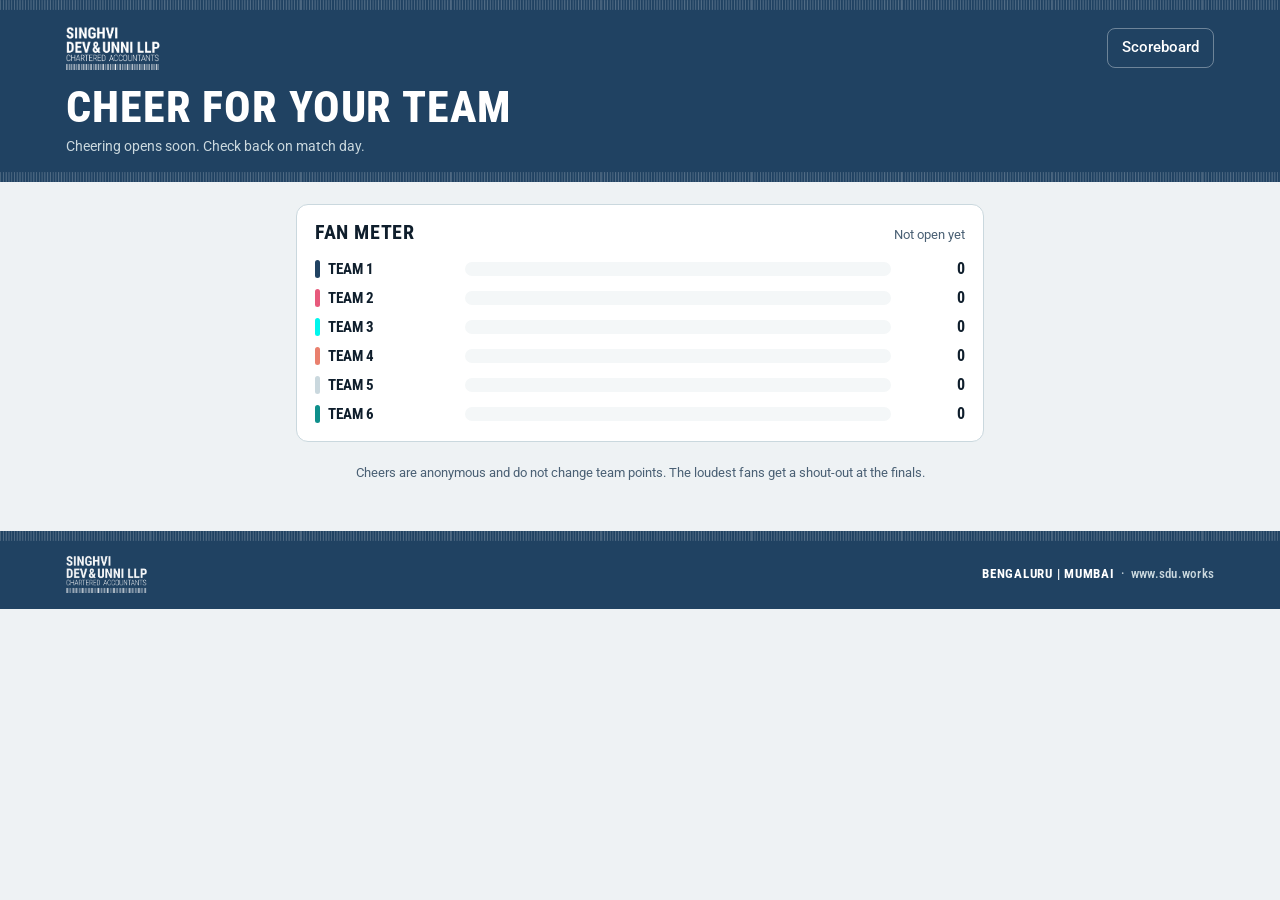
==== cheer.html @ ef86eb5e "Fan cheers: cheer page for the office and live cheer meters on the TV race Co-Authored-By: Claude Op" ====
<!doctype html>
<html lang="en">
<head>
<meta charset="utf-8">
<meta name="viewport" content="width=device-width,initial-scale=1,viewport-fit=cover">
<title>Cheer for your team | TT Tournament 2026 | SDU</title>
<meta name="description" content="Tap to cheer for your team in the SDU office table tennis tournament.">
<link rel="icon" type="image/png" href="assets/sdu-stripe.png">
<link rel="stylesheet" href="assets/styles.css">
<link rel="stylesheet" href="assets/cheer.css">
</head>
<body class="cheer-page">
<header class="band">
  <div class="sdubars" aria-hidden="true"></div>
  <div class="wrap topline">
    <img class="logo" src="assets/sdu-logo-white.png" alt="Singhvi Dev &amp; Unni LLP, Chartered Accountants" width="515" height="235">
    <a class="btn" href="./">Scoreboard</a>
  </div>
  <div class="wrap brand">
    <h1>Cheer for your team</h1>
    <p id="intro">Every tap pushes your captain's fan meter on the office TV.</p>
  </div>
  <div class="sdubars" aria-hidden="true"></div>
</header>

<main class="wrap cheer">
  <section class="card" id="pick" hidden>
    <div class="head"><h2>Who are you cheering for?</h2></div>
    <div class="picks" id="picks"></div>
  </section>

  <section class="card go" id="go" hidden>
    <div class="go-head"><span id="myTeam"></span><button type="button" class="linkbtn" id="change">Change team</button></div>
    <button type="button" class="cheer-btn" id="cheerBtn" aria-describedby="mineTxt">
      <img id="cheerImg" alt="">
      <span class="cb-label">Tap to cheer</span>
    </button>
    <p class="mine" id="mineTxt" aria-live="polite"><span>You: <b id="mine">0</b></span><span>Team total: <b id="teamTotal">0</b></span></p>
  </section>

  <section class="card">
    <div class="head"><h2>Fan meter</h2><span class="sub" id="meterSub">Live</span></div>
    <div class="meter" id="meter"></div>
  </section>

  <p class="note" id="note">Cheers are anonymous and do not change team points. The loudest fans get a shout-out at the finals.</p>
</main>

<footer class="sdufoot">
  <div class="sdubars" aria-hidden="true"></div>
  <div class="wrap">
    <img class="flogo" src="assets/sdu-logo-white.png" alt="Singhvi Dev &amp; Unni LLP" width="515" height="235">
    <span><b>BENGALURU | MUMBAI</b> &nbsp;·&nbsp; www.sdu.works</span>
  </div>
</footer>
<div class="fx" id="fx" aria-hidden="true"></div>
<script src="assets/cheerdb.js" defer></script>
<script src="assets/cheer.js" defer></script>
</body>
</html>
---- assets/styles.css ----
/* SDU TT Tournament site.
   Palette: Yale Blue #204262 (primary), Pale Sky #CAD8DE (rules, tints), Neon Ice #00F6ED (live, qualified),
   Salmon #E9806E (top-4 cut line), Blush Rose #E75A7C (eliminated). Fonts: Roboto and Roboto Condensed only. */
/* Fonts are self-hosted so the site also works where Google Fonts is blocked, and offline. */
@font-face{font-family:"Roboto";font-style:normal;font-weight:400;font-display:swap;src:url(fonts/roboto-latin-400-normal.woff2) format("woff2")}
@font-face{font-family:"Roboto";font-style:normal;font-weight:500;font-display:swap;src:url(fonts/roboto-latin-500-normal.woff2) format("woff2")}
@font-face{font-family:"Roboto";font-style:normal;font-weight:700;font-display:swap;src:url(fonts/roboto-latin-700-normal.woff2) format("woff2")}
@font-face{font-family:"Roboto Condensed";font-style:normal;font-weight:500;font-display:swap;src:url(fonts/roboto-condensed-latin-500-normal.woff2) format("woff2")}
@font-face{font-family:"Roboto Condensed";font-style:normal;font-weight:700;font-display:swap;src:url(fonts/roboto-condensed-latin-700-normal.woff2) format("woff2")}
@font-face{font-family:"Roboto Condensed";font-style:normal;font-weight:800;font-display:swap;src:url(fonts/roboto-condensed-latin-800-normal.woff2) format("woff2")}
:root{
  --navy:#204262; --neon:#00F6ED; --sky:#CAD8DE; --salmon:#E9806E; --rose:#E75A7C;
  --accent:#204262; --on-accent:#ffffff;
  --bg:#EEF2F4; --surface:#ffffff; --fg:#0F1E2C; --muted:#4A6074; --rule:#CAD8DE; --zebra:#F4F7F8;
  --sel-bg:#204262; --sel-fg:#ffffff; --tag-bg:#E5ECEF; --tag-fg:#204262;
  --good:#0B6E6A; --good-soft:rgba(0,246,237,.22); --bad:#B23A57; --bad-soft:rgba(231,90,124,.16);
  --t1:#204262; --t2:#E75A7C; --t3:#00F6ED; --t4:#E9806E; --t5:#CAD8DE; --t6:#0E8F8B;
  --f-display:"Roboto Condensed","Arial Narrow",Arial,sans-serif;
  --f-body:"Roboto",system-ui,-apple-system,"Segoe UI",sans-serif;
  color-scheme:light;
}
@media (prefers-color-scheme:dark){:root:not([data-theme="light"]){
  --accent:#00F6ED; --on-accent:#132A40;
  --bg:#132A40; --surface:#1A3651; --fg:#F2F5F7; --muted:#A9BFD1; --rule:#2C5070; --zebra:#20405F;
  --sel-bg:#CAD8DE; --sel-fg:#204262; --tag-bg:rgba(202,216,222,.14); --tag-fg:#CAD8DE;
  --good:#00F6ED; --good-soft:rgba(0,246,237,.14); --bad:#F08AA3; --bad-soft:rgba(231,90,124,.2); --t1:#5A86B3;
  color-scheme:dark}}
:root[data-theme="dark"]{
  --accent:#00F6ED; --on-accent:#132A40;
  --bg:#132A40; --surface:#1A3651; --fg:#F2F5F7; --muted:#A9BFD1; --rule:#2C5070; --zebra:#20405F;
  --sel-bg:#CAD8DE; --sel-fg:#204262; --tag-bg:rgba(202,216,222,.14); --tag-fg:#CAD8DE;
  --good:#00F6ED; --good-soft:rgba(0,246,237,.14); --bad:#F08AA3; --bad-soft:rgba(231,90,124,.2); --t1:#5A86B3;
  color-scheme:dark}

*{box-sizing:border-box}
html,body{margin:0}
body{background:var(--bg);color:var(--fg);font:15px/1.45 var(--f-body);font-variant-numeric:tabular-nums;padding-bottom:env(safe-area-inset-bottom,0px)}
img{max-width:100%}
[hidden]{display:none!important}
button{font:inherit;color:inherit;cursor:pointer}
a{color:inherit}
:focus-visible{outline:2px solid var(--accent);outline-offset:2px}
.vh{position:absolute;width:1px;height:1px;overflow:hidden;clip:rect(0 0 0 0)}
.wrap{max-width:1180px;margin:0 auto;padding-inline:16px}

/* Header band */
header.band{background:var(--navy);color:#fff;padding-top:env(safe-area-inset-top,0px)}
.sdubars{height:10px;background:#fff;opacity:.22;-webkit-mask:url(sdu-stripe.png) repeat-x left center/auto 100%;mask:url(sdu-stripe.png) repeat-x left center/auto 100%}
.topline{display:flex;align-items:center;justify-content:space-between;gap:16px;padding-block:16px 0}
.logo{height:44px;width:auto;display:block}
.brand{padding-block:14px 16px}
.brand h1{margin:6px 0 0;font:800 clamp(26px,4vw,38px)/1 var(--f-display);letter-spacing:.01em;text-transform:uppercase;text-wrap:balance}
.brand p{margin:6px 0 0;color:var(--sky);font-size:14px}
.live{display:inline-flex;align-items:center;gap:6px;font:700 12px var(--f-display);letter-spacing:.12em;text-transform:uppercase;background:rgba(255,255,255,.1);padding:4px 10px;border-radius:99px}
.live i{width:8px;height:8px;border-radius:50%;background:var(--neon);animation:pulse 2s infinite}
.live.off i{background:var(--sky);animation:none}
@keyframes pulse{0%{box-shadow:0 0 0 0 rgba(0,246,237,.7)}70%{box-shadow:0 0 0 8px rgba(0,246,237,0)}100%{box-shadow:0 0 0 0 rgba(0,246,237,0)}}
.btn{border:1px solid rgba(255,255,255,.35);background:transparent;color:#fff;padding:8px 14px;border-radius:8px;font-weight:500}
.btn:hover{background:rgba(255,255,255,.1)}
.progress{height:6px;background:rgba(255,255,255,.15);border-radius:3px;overflow:hidden;margin-top:10px;max-width:420px}
.progress b{display:block;height:100%;background:var(--neon);transition:width .6s ease}
.nav{display:flex;gap:4px;overflow-x:auto;scrollbar-width:none}
.nav a{padding:10px 14px 12px;text-decoration:none;font:700 14px var(--f-display);letter-spacing:.06em;text-transform:uppercase;color:var(--sky);border-bottom:3px solid transparent;white-space:nowrap}
.nav a:hover{color:#fff}
.nav a[aria-current="page"]{color:#fff;border-bottom-color:var(--neon)}

/* Layout */
main.wrap{display:grid;gap:22px;padding-block:22px 40px}
.view{display:grid;gap:22px}
.grid2{display:grid;gap:22px;grid-template-columns:minmax(0,1fr) minmax(0,1fr)}
.evgrid{display:grid;gap:0 28px;grid-template-columns:minmax(0,1.25fr) minmax(0,1fr);padding:0 18px 18px}
.side{display:grid;gap:22px;align-content:start}
@media (max-width:900px){.grid2,.evgrid{grid-template-columns:minmax(0,1fr)}}
.card{background:var(--surface);border:1px solid var(--rule);border-radius:12px;min-width:0}
.card .head{display:flex;flex-wrap:wrap;gap:8px 14px;align-items:baseline;justify-content:space-between;padding:16px 18px 10px}
.card h2,.intro h2{margin:0;font:700 20px/1.1 var(--f-display);text-transform:uppercase;letter-spacing:.03em}
.card .sub{color:var(--muted);font-size:13px}
.cardbody{padding:0 18px 16px}
.intro p{margin:6px 0 0;color:var(--muted);max-width:65ch}
.sec{margin:0 0 8px;font:700 13px var(--f-display);letter-spacing:.08em;text-transform:uppercase;color:var(--muted)}
.sec.pad{padding:0 18px}

/* Team chip, tabs, segmented control */
.tchip{display:inline-flex;align-items:center;gap:6px;font:700 12px var(--f-display);letter-spacing:.04em;text-transform:uppercase;color:var(--muted);white-space:nowrap}
.tchip i{width:10px;height:10px;border-radius:3px;background:var(--tc);box-shadow:inset 0 0 0 1px rgba(15,30,44,.18)}
.tabs{display:flex;gap:6px;overflow-x:auto;padding:0 18px 14px;scrollbar-width:thin}
.tab{border:1px solid var(--rule);background:transparent;padding:7px 12px;border-radius:99px;font:700 13px var(--f-display);letter-spacing:.03em;text-transform:uppercase;white-space:nowrap;color:var(--muted)}
.tab[aria-selected="true"]{background:var(--sel-bg);border-color:var(--sel-bg);color:var(--sel-fg)}
.seg{display:inline-flex;border:1px solid var(--rule);border-radius:99px;overflow:hidden}
.seg button{border:0;background:transparent;padding:5px 12px;font:700 12px var(--f-display);letter-spacing:.05em;text-transform:uppercase;color:var(--muted)}
.seg button[aria-pressed="true"]{background:var(--sel-bg);color:var(--sel-fg)}

/* Tables */
.tablewrap{overflow-x:auto}
table{border-collapse:collapse;width:100%}
th,td{padding:9px 8px;text-align:right;white-space:nowrap}
th{font:700 11px var(--f-display);letter-spacing:.08em;text-transform:uppercase;color:var(--muted);border-bottom:1px solid var(--rule)}
th.l,td.l{text-align:left;white-space:normal}
th.c,td.c{text-align:center}
tbody tr:nth-child(even){background:var(--zebra)}
tbody tr.cut td{border-bottom:2px solid var(--salmon)}
td.rk{font:800 17px var(--f-display);width:34px;text-align:center}
td .nm{font-weight:500}
td.big{font-weight:700}
.q{display:inline-grid;place-items:center;width:20px;height:20px;border-radius:5px;font:800 12px var(--f-display)}
.q.in{background:var(--good-soft);color:var(--good)}
.q.out{background:var(--bad-soft);color:var(--bad)}
.legend{display:flex;flex-wrap:wrap;gap:4px 14px;font-size:12px;color:var(--muted);padding:8px 2px 0}
.legend .q{width:16px;height:16px;font-size:10px;margin-right:4px}
.legend .cutkey{display:inline-block;width:16px;height:0;border-top:2px solid var(--salmon);vertical-align:middle;margin-right:6px}

/* Match lists */
.list{list-style:none;margin:0;padding:0}
.list li{display:grid;grid-template-columns:minmax(0,1fr) 62px minmax(0,1fr);gap:8px;align-items:center;padding:8px 0;border-top:1px solid var(--rule);font-size:14px}
.list li .r{text-align:right}
.list .sc{font-weight:500;text-align:center}
.list .sc.pend{color:var(--muted);font-size:12px;font-weight:400}
.list .won{font-weight:700}
.list .meta{grid-column:1/-1;font-size:12px;color:var(--muted);margin-bottom:-2px}
.list .tag{font:700 11px var(--f-display);letter-spacing:.06em;color:var(--tag-fg);background:var(--tag-bg);padding:1px 6px;border-radius:4px;margin-right:6px}
.empty{padding:16px 0;color:var(--muted)}

/* Knockout draw */
.draw{display:grid;gap:8px;grid-template-columns:repeat(auto-fit,minmax(240px,1fr));padding:4px 18px 18px}
.tie{border:1px solid var(--rule);border-radius:8px;padding:8px 12px;font-size:14px;display:grid;gap:4px}
.tie .lab{font:700 11px var(--f-display);letter-spacing:.08em;text-transform:uppercase;color:var(--muted)}
.tie .p{display:flex;justify-content:space-between;gap:8px;align-items:center}
.tie .p span:first-child{min-width:0}
.tie .seed{color:var(--muted);font-size:12px;margin-left:4px}
.tie .who{display:grid;gap:2px;min-width:0}
.tie .who .tchip{font-size:11px}
.tie .sets{flex-shrink:0}
.tie .sets{display:inline-flex;gap:4px}
.tie .sets span{min-width:22px;text-align:center;font-size:13px;color:var(--muted);background:var(--zebra);border-radius:4px;padding:1px 4px}
.tie .sets span.sw{color:var(--fg);font-weight:700}
.tie .p.won .nm{font-weight:700}
.tie .p.lost .nm{color:var(--muted)}
.tie .tbd{color:var(--muted);font-style:italic}
.tie.done{border-color:var(--sky)}

/* Teams */
.teamgrid{display:grid;gap:22px;grid-template-columns:repeat(auto-fill,minmax(330px,1fr))}
@media (max-width:420px){.teamgrid{grid-template-columns:minmax(0,1fr)}}
.tcard .thead{display:grid;grid-template-columns:minmax(0,1fr) auto;gap:12px;align-items:center;padding:16px 18px 12px;border-bottom:1px solid var(--rule)}
.tcard .sw{width:14px;height:40px;border-radius:4px;background:var(--tc);box-shadow:inset 0 0 0 1px rgba(15,30,44,.18)}
.tcard h3{margin:0;font:800 22px/1 var(--f-display);text-transform:uppercase;letter-spacing:.02em}
.tcard .cap{margin-top:4px;font-size:13px;color:var(--muted)}
.tcard .rank{text-align:right;font:800 26px/1 var(--f-display)}
.tcard .rank small{display:block;font:500 12px var(--f-body);color:var(--muted);margin-top:2px}
.tcard table td{padding:8px 6px}
.tcard .ev{font:700 12px var(--f-display);letter-spacing:.05em;color:var(--muted);width:44px;text-align:left}

/* Photos and availability */
.action h3{margin:16px 0 6px;font:700 18px var(--f-display);text-transform:uppercase;letter-spacing:.03em}
.action p{margin:0 0 14px;color:var(--muted);max-width:60ch}
.cta{display:inline-block;background:var(--accent);color:var(--on-accent);text-decoration:none;padding:10px 18px;border-radius:8px;font-weight:700;border:1px solid var(--accent)}
.cta.ghost{background:transparent;color:var(--fg);border-color:var(--rule)}
.cta:hover{filter:brightness(1.08)}
.soon{font-size:13px;color:var(--muted);background:var(--zebra);border-radius:8px;padding:10px 12px}
.fld{display:block;font:700 12px var(--f-display);letter-spacing:.08em;text-transform:uppercase;color:var(--muted);margin:4px 0 6px}
select{width:100%;max-width:420px;font:inherit;padding:10px 12px;border-radius:8px;border:1px solid var(--rule);background:var(--surface);color:var(--fg)}
.mine{margin-top:16px;display:grid;gap:18px}
.mine h4{margin:0 0 4px;font:700 14px var(--f-display);letter-spacing:.05em;text-transform:uppercase}
.mine h4 .sub{font:400 13px var(--f-body);color:var(--muted);text-transform:none;letter-spacing:0;margin-left:6px}
.coord{display:grid;gap:10px}
.coord .nm{font:700 18px var(--f-display)}
.coord .row{display:flex;flex-wrap:wrap;gap:8px;align-items:center}
.coord code{font:inherit;background:var(--zebra);padding:6px 10px;border-radius:6px;user-select:all}
.small{border:1px solid var(--rule);background:transparent;border-radius:6px;padding:6px 10px;font-size:13px;text-decoration:none}

/* Footer */
.sdufoot{background:var(--navy);color:#fff;margin-top:8px}
.sdufoot .wrap{display:flex;flex-wrap:wrap;gap:8px 20px;justify-content:space-between;align-items:center;padding-block:14px 16px;font:400 12.5px/1.4 var(--f-display);color:var(--sky);letter-spacing:.02em}
.sdufoot .flogo{height:38px;width:auto;display:block;opacity:.95}
.sdufoot b{color:#fff;font-weight:700;letter-spacing:.06em}

.toast{position:fixed;left:50%;bottom:calc(20px + env(safe-area-inset-bottom,0px));transform:translateX(-50%);background:var(--navy);color:#fff;padding:12px 18px;border-radius:10px;border-left:4px solid var(--neon);box-shadow:0 8px 30px rgba(0,0,0,.25);font-weight:500;max-width:calc(100% - 32px);z-index:5}

/* Team block: used wherever a team is the subject (standings, team cards, TV banner) */
.team{display:inline-flex;align-items:center;gap:10px;min-width:0;text-align:left}
.team .tsw{flex-shrink:0;width:6px;height:34px;border-radius:3px;background:var(--tc);box-shadow:inset 0 0 0 1px rgba(15,30,44,.18)}
.team .tw{display:grid;min-width:0}
.team .tname{font:800 18px/1.1 var(--f-display);letter-spacing:.02em;text-transform:uppercase;color:var(--fg)}
.team .tcap{font-size:13px;color:var(--muted);margin-top:2px}
.team .tbc{font-style:italic;opacity:.75}
.team.lg .tsw{width:8px;height:46px}
.team.lg .tname{font-size:24px}
.team.lg .tcap{font-size:14px}
.team.cel .tsw{height:40px}
.team.cel .tname{color:#fff;font-size:26px}
.team.cel .tcap{color:var(--sky);font-size:16px}
.tstats{padding:8px 18px 2px;font-size:13px;color:var(--muted)}
.tv .team .tname{font-size:24px}
.tv .team .tcap{font-size:16px}
.tv .team .tsw{height:42px}
.tv .team.lg .tname{font-size:24px}
.tv .tstats{font-size:15px;padding:6px 16px 0}
.tv .list li{font-size:20px;padding:11px 0;grid-template-columns:minmax(0,1fr) 96px minmax(0,1fr)}
.tv .list .meta{font-size:15px}
.tv .list .tag{font-size:13px}

/* Moments: fresh results, knockout winners, champion, TV result banner */
.hbtns{display:flex;gap:8px;align-items:center}
.ghostbtn{border-color:rgba(255,255,255,.2);color:var(--sky);font-size:13px;padding:6px 12px}
.ghostbtn[aria-pressed="true"]{color:#fff;border-color:var(--neon)}
@keyframes freshfade{0%{background:rgba(0,246,237,.28)}100%{background:transparent}}
.list li.fresh{animation:freshfade 6s ease-out 1;border-left:3px solid var(--neon);padding-left:8px}
.tie .tick{display:inline-grid;place-items:center;width:18px;height:18px;border-radius:50%;background:var(--neon);color:#0F1E2C;font-size:11px;font-weight:800;margin-right:6px;vertical-align:1px}
.tie.done .p.won{position:relative}
.tie.champ{position:relative;border-color:var(--salmon);box-shadow:0 0 0 1px var(--salmon) inset;overflow:hidden}
.tie .ribbon{white-space:nowrap;overflow:hidden;text-overflow:ellipsis;max-width:100%;font:800 12px var(--f-display);letter-spacing:.08em;text-transform:uppercase;color:#fff;background:linear-gradient(90deg,var(--salmon),var(--rose));padding:3px 8px;border-radius:4px;justify-self:start}
.tie.champ::after{content:"";position:absolute;inset:0;background:linear-gradient(110deg,transparent 35%,rgba(255,255,255,.35) 50%,transparent 65%);transform:translateX(-100%);animation:shimmer 3.5s ease-in-out infinite}
@keyframes shimmer{60%,100%{transform:translateX(100%)}}
main.enter{animation:slidein .5s ease-out}
@keyframes slidein{from{opacity:0;transform:translateY(10px)}to{opacity:1;transform:none}}
/* Winner moment: full screen, coloured by the WINNING team (--wc) */
.celebrate{position:fixed;inset:0;z-index:20;display:grid;place-items:center;background:#132A40;background:radial-gradient(ellipse at 50% 45%,color-mix(in srgb,var(--wc,#00F6ED) 28%,#132A40) 0%,#0E1D2C 70%);overflow:hidden}
.celebrate canvas{position:absolute;inset:0;width:100%;height:100%;pointer-events:none}
.cel-rays{position:absolute;inset:-50%;background:repeating-conic-gradient(from 0deg,color-mix(in srgb,var(--wc,#00F6ED) 22%,transparent) 0deg 8deg,transparent 8deg 24deg);animation:spin 40s linear infinite;opacity:.55;mask:radial-gradient(circle at center,#000 0 30%,transparent 62%);-webkit-mask:radial-gradient(circle at center,#000 0 30%,transparent 62%)}
@keyframes spin{to{transform:rotate(360deg)}}
.cel-card{position:relative;display:grid;justify-items:center;gap:12px;color:#fff;padding:40px 70px 44px;border-radius:22px;background:rgba(19,42,64,.72);border:2px solid var(--wc,#00F6ED);box-shadow:0 0 0 6px color-mix(in srgb,var(--wc,#00F6ED) 18%,transparent),0 30px 80px rgba(0,0,0,.45);text-align:center;max-width:min(92vw,1200px);animation:glow 2.6s ease-in-out infinite alternate}
@keyframes glow{to{box-shadow:0 0 0 14px color-mix(in srgb,var(--wc,#00F6ED) 8%,transparent),0 0 60px color-mix(in srgb,var(--wc,#00F6ED) 45%,transparent),0 30px 80px rgba(0,0,0,.45)}}
.cel-kick{font:800 20px var(--f-display);letter-spacing:.3em;text-transform:uppercase;color:#0F1E2C;background:var(--wc,#00F6ED);padding:6px 16px;border-radius:99px}
.cel-tag{font:700 22px var(--f-display);letter-spacing:.12em;text-transform:uppercase;color:var(--sky)}
.cel-trophy{width:96px;height:96px;fill:none;stroke:#E9806E;stroke-width:3;stroke-linecap:round;stroke-linejoin:round;stroke-dasharray:240;stroke-dashoffset:240;animation:draw 1.6s ease-out .2s forwards;filter:drop-shadow(0 0 12px rgba(233,128,110,.6))}
@keyframes draw{to{stroke-dashoffset:0}}
.cel-name{font:800 clamp(40px,6vw,92px)/1.02 var(--f-display);text-transform:uppercase;text-wrap:balance;letter-spacing:.01em}
.cel-name span{display:inline-block;opacity:0;transform:translateY(24px);animation:rise .55s cubic-bezier(.2,1.2,.4,1) forwards}
@keyframes rise{to{opacity:1;transform:none}}
.cel-score{position:relative;display:flex;align-items:baseline;gap:18px;font:800 96px/1 var(--f-display);color:#fff;font-variant-numeric:tabular-nums}
.cel-score b{display:inline-block;min-width:1.2ch;text-align:center}
.cel-score::after{content:"";position:absolute;left:50%;top:50%;width:120px;height:120px;margin:-60px 0 0 -60px;border-radius:50%;border:4px solid var(--wc,#00F6ED);opacity:0;pointer-events:none}
.celebrate.slammed .cel-score::after{animation:shock .9s ease-out}
@keyframes shock{0%{opacity:.9;transform:scale(.4)}100%{opacity:0;transform:scale(4.2)}}
.celebrate.slammed .cel-score b:first-child{animation:slam .7s cubic-bezier(.2,1.6,.4,1);text-shadow:0 0 28px var(--wc,#00F6ED)}
@keyframes slam{0%{transform:scale(2.2);filter:brightness(2)}60%{transform:scale(.92)}100%{transform:none}}
.celebrate.slammed .cel-card{animation:thump .45s ease-out,glow 2.6s ease-in-out .45s infinite alternate}
@keyframes thump{30%{transform:scale(1.03)}60%{transform:scale(.99)}100%{transform:none}}
.celebrate::before{content:"";position:absolute;inset:0;background:#fff;opacity:0;pointer-events:none;z-index:1}
.celebrate.slammed::before{animation:flash .5s ease-out}
@keyframes flash{0%{opacity:.35}100%{opacity:0}}
.cel-name{position:relative;overflow:hidden}
.celebrate.slammed .cel-name::after{content:"";position:absolute;inset:0;background:linear-gradient(105deg,transparent 35%,rgba(255,255,255,.55) 50%,transparent 65%);transform:translateX(-120%);animation:sweep 1.1s ease-out .15s}
@keyframes sweep{to{transform:translateX(120%)}}
.cel-sets{display:flex;gap:10px;justify-content:center;min-height:38px}
.cel-sets .set{font:700 24px var(--f-display);padding:4px 12px;border-radius:8px;background:rgba(255,255,255,.08);color:var(--sky);opacity:0;transform:translateY(14px) scale(.9);transition:opacity .35s,transform .45s cubic-bezier(.2,1.5,.4,1)}
.cel-sets .set.in{opacity:1;transform:none}
.cel-sets .set.w{color:#0F1E2C;background:var(--wc,#00F6ED)}
.celebrate .cel-vs,.celebrate .cel-team{opacity:0;transform:translateY(16px);transition:opacity .5s ease .35s,transform .6s cubic-bezier(.2,1.3,.4,1) .35s}
.celebrate.slammed .cel-vs,.celebrate.slammed .cel-team{opacity:1;transform:none}
.celebrate.slammed .cel-team{transition-delay:.7s}
.celebrate .cel-trophy{animation:none;stroke-dashoffset:240}
.celebrate.slammed .cel-trophy{animation:draw 1.6s ease-out .2s forwards}
.cel-score b:first-child{color:var(--wc,#00F6ED)}
.cel-score span{color:var(--sky);font-weight:400}
.cel-vs:empty{display:none}
.cel-vs{font:400 22px var(--f-body);color:var(--sky)}
.cel-team{margin-top:6px;padding:12px 22px;border-radius:14px;background:color-mix(in srgb,var(--wc,#00F6ED) 16%,transparent)}
.team.cel .tsw{width:10px;height:56px}
.team.cel .tname{color:#fff;font-size:34px}
.team.cel .tcap{color:#fff;font-size:22px;font-weight:500;opacity:.92}
.celebrate.big .cel-kick{background:#E9806E}
.celebrate.big .cel-card{border-color:#E9806E}
.celebrate.show .cel-card{animation:pop .7s cubic-bezier(.2,1.4,.4,1),glow 2.6s ease-in-out .7s infinite alternate}
.celebrate.slide{z-index:3}
/* Captain caricatures: winner's captain celebrates on the left, loser's captain sulks on the right */
.cel-art{position:absolute;bottom:0;height:88vh;margin:0;pointer-events:none;--ac:#00F6ED}
.cel-art[hidden]{display:none}
.cel-art.win{left:0;transform-origin:bottom left}
.cel-art.loss{right:0;transform-origin:bottom right}
.cel-art img{display:block;height:100%;width:auto;filter:brightness(.72) saturate(.85);transition:filter .6s ease,transform .7s cubic-bezier(.2,1.7,.4,1)}
.cel-art.win img{transform-origin:bottom left}
.cel-art.loss img{transform-origin:bottom right}
.cel-art figcaption{position:absolute;bottom:4vh;display:flex;align-items:center;gap:10px;white-space:nowrap;font:700 20px var(--f-display);letter-spacing:.04em;color:#fff;background:rgba(15,30,44,.82);padding:8px 16px 8px 12px;border-radius:10px;opacity:0;transform:translateY(12px);transition:opacity .5s ease .9s,transform .6s cubic-bezier(.2,1.3,.4,1) .9s}
.cel-art figcaption i{width:8px;height:26px;border-radius:3px;background:var(--ac)}
.cel-art.win figcaption{left:3vw}
.cel-art.loss figcaption{right:3vw}
.celebrate.show .cel-art.win{animation:artL .9s cubic-bezier(.2,1.15,.4,1) .15s both}
.celebrate.show .cel-art.loss{animation:artR .9s cubic-bezier(.2,1.15,.4,1) .3s both}
.celebrate.slammed .cel-art.win{animation:bob 2.2s ease-in-out .8s infinite alternate}
.celebrate.slammed .cel-art.win img{filter:brightness(1.06) saturate(1.12) drop-shadow(0 0 14px var(--ac)) drop-shadow(0 0 40px color-mix(in srgb,var(--ac) 55%,transparent));transform:scale(1.05)}
.celebrate.slammed .cel-art.loss img{filter:grayscale(.6) brightness(.55);transform:translateY(4%) rotate(-1.5deg);transition:filter 1.2s ease .35s,transform 1.4s cubic-bezier(.3,.1,.3,1) .35s}
.celebrate.slammed .cel-art figcaption{opacity:1;transform:none}
.celebrate.art .cel-card{max-width:max(46vw,calc(100vw - 98vh + 60px));padding:34px 44px 38px}
.celebrate.art .cel-name{font-size:clamp(34px,4.6vw,84px)}
@keyframes artL{from{opacity:0;transform:translateX(-55%)}to{opacity:1;transform:none}}
@keyframes artR{from{opacity:0;transform:translateX(55%)}to{opacity:1;transform:none}}
@keyframes bob{from{transform:translateY(0)}to{transform:translateY(-1.6%)}}
.tv .celebrate.slide{bottom:52px}
.tv .celebrate.slide .cel-art{height:calc(88vh - 52px)}
@media (max-height:820px){.cel-card{gap:8px;padding:22px 36px 26px}.celebrate.art .cel-card{padding:22px 36px 26px}.cel-score{font-size:76px}.cel-trophy{width:64px;height:64px}.celebrate.art .cel-name{font-size:clamp(30px,4.2vw,64px)}.team.cel .tname{font-size:28px}.team.cel .tcap{font-size:18px}.team.cel .tsw{height:46px}.cel-team{padding:8px 18px}.cel-art figcaption{bottom:2.5vh;font-size:17px}}
@media (max-width:900px),(orientation:portrait){.cel-art{display:none}.celebrate.art .cel-card{max-width:92vw}}
@keyframes pop{from{transform:scale(.8);opacity:0}to{transform:none;opacity:1}}}

/* Standings: leader and rank movement */
tr.lead td{background:linear-gradient(90deg,rgba(233,128,110,.16),transparent 70%)}
tr.lead td:first-child{box-shadow:inset 4px 0 0 var(--salmon)}
.leadtag{display:inline-block;margin-left:10px;vertical-align:middle;font:800 11px var(--f-display);letter-spacing:.1em;text-transform:uppercase;color:#fff;background:linear-gradient(90deg,var(--salmon),var(--rose));padding:2px 8px;border-radius:4px;position:relative;overflow:hidden}
.leadtag::after{content:"";position:absolute;inset:0;background:linear-gradient(110deg,transparent 30%,rgba(255,255,255,.55) 50%,transparent 70%);transform:translateX(-100%);animation:shimmer 3s ease-in-out infinite}
.mv{display:block;font:700 11px var(--f-body);letter-spacing:0;margin-top:2px}
.mv.up{color:var(--good);animation:nudge 1.4s ease-in-out 3}
.mv.down{color:var(--bad)}
@keyframes nudge{50%{transform:translateY(-3px)}}
/* Knockout: winning side glows in its team colour */
.tie.done .p.won{background:linear-gradient(90deg,color-mix(in srgb,var(--tc) 22%,transparent),transparent 80%);border-radius:6px;padding:4px 6px;margin:-4px -6px;animation:wonpulse 2.8s ease-in-out infinite alternate}
@keyframes wonpulse{to{background:linear-gradient(90deg,color-mix(in srgb,var(--tc) 34%,transparent),transparent 85%)}}

/* TV slideshow: each slide fits one 16:9 screen; a navy bar at the bottom shows the slide and a progress strip */
.tvbar{display:none}
.tv body{font-size:20px;cursor:none;padding-bottom:64px}
.tv .notv,.tv .sdufoot,.tv .ghostbtn{display:none!important}
.tv .wrap{max-width:1760px}
/* compact one-line header on the TV so slides keep the screen */
.tv .topline{padding-block:8px 0}
.tv .brand{padding-block:2px 10px;display:flex;flex-wrap:wrap;align-items:center;gap:6px 18px}
.tv .brand h1{font-size:38px;margin:0;order:-1}
.tv .brand p{margin:0;font-size:16px}
.tv .brand .progress{display:none}
.tv .logo{height:42px}
.tv main.wrap{padding-block:18px 18px;gap:18px}
.tv table{font-size:22px}
.tv td.rk{font-size:26px}
.tv .card h2{font-size:30px}
.tv .capt{font-size:15px}
.tv .tvbar{display:flex;position:fixed;left:0;right:0;bottom:0;z-index:4;align-items:center;gap:18px;padding:14px 32px calc(14px + env(safe-area-inset-bottom,0px));background:var(--navy);color:#fff;font:700 20px var(--f-display);letter-spacing:.08em;text-transform:uppercase}
.tvbar .dots{display:flex;gap:8px;margin-left:auto}
.tvbar .dots i{width:10px;height:10px;border-radius:50%;background:rgba(255,255,255,.3)}
.tvbar .dots i.on{background:var(--neon)}
.tvbar .tvhint{font:400 13px var(--f-body);letter-spacing:0;text-transform:none;color:var(--sky);opacity:.7}
.tvbar b{position:absolute;left:0;top:0;height:4px;width:0;background:var(--neon)}
@keyframes tvprog{from{width:0}to{width:100%}}
/* overview slide */
.tv[data-slide="overview"] #evCard{display:none}
/* event slide: group table left, knockout right */
.tv[data-slide="event"] #topGrid{display:none}
.tv[data-slide="event"] #evCard{display:grid;grid-template-columns:minmax(0,1fr) minmax(0,1fr);grid-template-rows:auto auto 1fr;column-gap:28px;align-content:start}
.tv[data-slide="event"] #evCard>.head{grid-column:1/-1}
.tv[data-slide="event"] #evCard>.evgrid{grid-column:1;grid-row:2/4;grid-template-columns:minmax(0,1fr);padding-right:0}
.tv[data-slide="event"] #brTitle{grid-column:2;grid-row:2;padding:0 18px 0 0;margin-top:0;align-self:start}
.tv[data-slide="event"] #bracket{grid-column:2;grid-row:3;padding:4px 18px 18px 0;align-content:start;grid-template-columns:repeat(2,minmax(0,1fr))}
.tv .tie{font-size:18px}
/* teams slides: three cards per slide, large enough to read across the room */
.tv[data-part="1"] .tcard.half2,.tv[data-part="2"] .tcard.half1{display:none}
.tv .teamgrid{grid-template-columns:repeat(3,minmax(0,1fr))!important}
/* still-to-play slide */
.todaygrid{display:grid;gap:8px 32px;grid-template-columns:repeat(auto-fit,minmax(380px,1fr));padding:0 18px 18px}
.tv .todaygrid .list li{font-size:22px}
/* old teams slide rules */
.tv #view-teams .intro p{display:none}
.tv .teamgrid{grid-template-columns:repeat(3,minmax(0,1fr));gap:16px}
.tv .tcard .thead{padding:12px 16px 10px}
.tv .tcard table{font-size:20px}
.tv .tcard table td{padding:8px 8px}
.tv .tcard table th{padding:5px 6px}
.tv .toast{font-size:26px;padding:18px 28px;bottom:84px}
.tv .leadtag{font-size:14px}
.tv .mv{font-size:14px}
/* Race for Best Team */
#raceCard{margin-bottom:18px}
.race{--lh:66px;--rh:88px;--rw:calc(var(--rh) * .84);--idw:200px;padding:6px 18px 14px}
.lane{display:grid;grid-template-columns:var(--idw) minmax(0,1fr);align-items:end;height:var(--lh)}
.lane-id{align-self:center;padding-right:12px;min-width:0}
.lpts{display:none}
.track{position:relative;height:100%;background:linear-gradient(90deg,color-mix(in srgb,var(--tc,var(--rule)) 16%,transparent),color-mix(in srgb,var(--tc,var(--rule)) 5%,transparent));border-bottom:2px dashed var(--rule);border-left:3px solid var(--fg)}
.lane:first-child .track{border-top:2px dashed var(--rule)}
.track::after{content:"";position:absolute;right:0;top:0;bottom:-2px;width:12px;background:repeating-conic-gradient(var(--fg) 0 25%,var(--surface) 0 50%) 0 0/12px 12px;opacity:.85}
.lane:first-child .track::before{content:"Finish";position:absolute;right:16px;top:3px;font:700 11px var(--f-display);letter-spacing:.14em;text-transform:uppercase;color:var(--muted)}
.runner{position:absolute;bottom:2px;left:calc((100% - var(--rw) - 14px) * var(--p, 0));width:var(--rw);height:var(--rh);transition:left 2.2s cubic-bezier(.25,.9,.3,1);z-index:1}
.runner img{display:block;width:100%;height:100%;object-fit:contain;object-position:bottom;animation:stride .38s ease-in-out infinite alternate;filter:drop-shadow(0 3px 4px rgba(0,0,0,.25))}
.lane.lead .runner img{filter:drop-shadow(0 0 10px var(--tc)) drop-shadow(0 3px 4px rgba(0,0,0,.25))}
.rdot{display:grid;place-items:center;position:absolute;bottom:6px;left:20%;width:34px;height:34px;border-radius:50%;background:var(--tc);color:#0F1E2C;font:800 16px var(--f-display);font-style:normal}
.rtag{position:absolute;left:100%;bottom:calc(var(--lh) * .32);white-space:nowrap;font:500 13px var(--f-display);color:var(--muted);padding:2px 8px;border-radius:99px;background:var(--surface);border:1px solid var(--rule)}
.rtag b{font-size:16px;color:var(--fg)}
.runner.back .rtag{left:auto;right:100%}
.lane.lead .rtag{background:var(--tc);border-color:var(--tc);color:#0F1E2C}
.lane.lead .rtag b{color:#0F1E2C}
.lane.scale{height:22px;align-items:start}
.lane.scale .track{background:none;border:0}
.lane.scale .track::after,.lane.scale .track::before{display:none}
#raceScale span{position:absolute;top:3px;left:calc((100% - var(--rw) - 14px) * var(--p) + var(--rw) * .5);transform:translateX(-50%);font:500 12px var(--f-display);color:var(--muted)}
@keyframes stride{from{transform:translateY(0) rotate(0)}to{transform:translateY(-4%) rotate(-1.5deg)}}
@media (max-width:700px){.race{--lh:54px;--rh:68px;--idw:84px;padding:4px 10px 10px}.lane-id .tcap{display:none}.lane-id .tname{font-size:13px}.rtag{display:none}.lane-id{display:flex;flex-direction:column;justify-content:center;align-self:stretch;gap:1px}.lane-id .tsw{height:20px}.lpts{display:block;margin-left:12px;line-height:1.1;font:500 12px var(--f-display);color:var(--muted)}.lpts b{font-size:14px;color:var(--fg)}.lane.lead .lpts b{color:var(--good)}.lane:first-child .track::before{display:none}.race.cheers-on{--lh:54px}.race.cheers-on .lfans{display:none}}
.tv #raceCard{display:none}
.tv[data-slide="race"] #raceCard{display:block;margin:0}
.tv[data-slide="race"] #topGrid,.tv[data-slide="race"] #evCard{display:none}
.tv[data-slide="race"] .race{--lh:122px;--rh:158px;--idw:300px;padding:10px 28px 18px}
.tv[data-slide="race"] #raceCard .head h2{font-size:30px}
.tv[data-slide="race"] #raceCard .sub{font-size:18px}
.tv[data-slide="race"] .lane-id .tname{font-size:26px}
.tv[data-slide="race"] .lane-id .tcap{font-size:17px}
.tv[data-slide="race"] .lane-id .tsw{height:46px;width:8px}
.tv[data-slide="race"] .rtag{font-size:18px;padding:3px 12px}
.tv[data-slide="race"] .rtag b{font-size:24px}
.tv[data-slide="race"] .lane:first-child .track::before{font-size:15px}
.tv[data-slide="race"] #raceScale span{font-size:16px}
.tv[data-slide="race"] .lane.scale{height:28px}
/* Fan cheers on the race */
.rhead{display:grid;gap:4px}
.cheerlink{align-self:center;text-decoration:none;font:700 14px var(--f-display);letter-spacing:.06em;text-transform:uppercase;padding:9px 16px;border-radius:99px;background:var(--accent);color:var(--on-accent)}
.cheerqr{align-items:center;gap:14px;max-width:360px}
.cheerqr #qrSvg{flex:none;background:#fff;border-radius:10px;padding:4px;line-height:0}
.cheerqr #qrSvg svg{width:100%;height:auto}
.cheerqr span{font-size:15px;color:var(--muted);line-height:1.3}
.cheerqr b{display:block;font:800 22px var(--f-display);text-transform:uppercase;color:var(--fg);letter-spacing:.03em}
.cheerqr{display:none}
.tv[data-slide="race"] .cheerqr:not([hidden]){display:flex}
.tv[data-slide="race"] #raceCard .head{align-items:center}
.tv[data-slide="race"] .cheerqr #qrSvg{width:128px}
.lfans{display:none}
.race.cheers-on{--lh:84px}
.tv[data-slide="race"] .race.cheers-on{--lh:118px}
.race.cheers-on .lfans{display:grid;grid-template-columns:minmax(0,1fr);gap:2px;margin:4px 0 0 18px;max-width:190px}
.lfans i{display:block;height:6px;border-radius:99px;background:var(--zebra);overflow:hidden}
.lfans b{display:block;height:100%;width:0;border-radius:99px;background:var(--tc);transition:width .8s ease}
.lfans em{font:500 12px var(--f-display);font-style:normal;color:var(--muted);white-space:nowrap}
.lane.loud .lfans em{color:var(--fg);font-weight:700}
.tv[data-slide="race"] .race.cheers-on .lfans{max-width:240px}
.tv[data-slide="race"] .lfans i{height:8px}
.tv[data-slide="race"] .lfans em{font-size:16px}
.cbit{position:absolute;z-index:2;font-size:28px;pointer-events:none;transform:translate(-50%,-50%);animation:cbit 1.25s ease-out forwards}
.tv[data-slide="race"] .cbit{font-size:40px}
@keyframes cbit{0%{opacity:0;transform:translate(-50%,-50%) scale(.6)}15%{opacity:1}100%{opacity:0;transform:translate(calc(-50% + var(--dx)),calc(-50% + var(--dy))) scale(1.25)}}
.runner.cheered img{animation:stride .38s ease-in-out infinite alternate,cheered .5s ease-out}
@keyframes cheered{40%{filter:drop-shadow(0 0 16px var(--tc)) brightness(1.15)}}
@media (max-width:700px){.race.cheers-on{--lh:54px}.race.cheers-on .lfans{display:none}.cheerlink{font-size:12px;padding:8px 12px}}
@media (prefers-reduced-motion:reduce){.live i{animation:none}.progress b{transition:none}.tvbar b{display:none}.tie.champ::after,main.enter,.celebrate.show .cel-card,.list li.fresh,.cel-rays,.cel-card,.leadtag::after,.mv.up,.tie.done .p.won{animation:none}.cel-name span{opacity:1;transform:none;animation:none}.cel-trophy{stroke-dashoffset:0;animation:none}.celebrate .cel-vs,.celebrate .cel-team,.cel-sets .set{opacity:1;transform:none;transition:none}.celebrate.slammed::before,.celebrate.slammed .cel-score::after{animation:none}.celebrate.show .cel-art,.celebrate.slammed .cel-art{animation:none}.cel-art img,.cel-art figcaption{transition:none}.celebrate.slammed .cel-art img{transform:none}.runner{transition:none}.runner img{animation:none}}
---- assets/cheer.css ----
/* Cheer page (cheer.html). Builds on styles.css tokens. */
.cheer-page .brand h1{margin:0;font:800 clamp(28px,6vw,44px)/1.05 var(--f-display);text-transform:uppercase;letter-spacing:.02em}
.cheer-page .brand p{margin:6px 0 0;color:var(--sky)}
.cheer-page .topline .btn{text-decoration:none}
main.cheer{max-width:720px}
.picks{display:grid;grid-template-columns:repeat(auto-fill,minmax(150px,1fr));gap:12px;padding:4px 16px 18px}
.pickbtn{display:grid;justify-items:center;gap:2px;padding:12px 10px 14px;border:1px solid var(--rule);border-radius:12px;background:linear-gradient(180deg,color-mix(in srgb,var(--tc) 18%,var(--surface)),var(--surface));color:var(--fg);border-top:5px solid var(--tc)}
.pickbtn:hover,.pickbtn:focus-visible{outline:2px solid var(--tc);outline-offset:2px}
.pickbtn img{height:110px;width:auto;margin-bottom:4px}
.pk-name{font:800 20px var(--f-display);text-transform:uppercase}
.pk-cap{font-size:13px;color:var(--muted)}
.go{--tc:var(--accent);padding:16px 16px 18px;display:grid;gap:14px;border-top:6px solid var(--tc)}
.go-head{display:flex;flex-wrap:wrap;align-items:center;justify-content:space-between;gap:8px;font-size:15px}
.go-head .tsw{display:inline-block;width:6px;height:18px;border-radius:3px;background:var(--tc);margin-right:8px;vertical-align:-3px}
.go-head b{font:800 18px var(--f-display);text-transform:uppercase}
.linkbtn{border:0;background:none;color:var(--accent);text-decoration:underline;text-underline-offset:3px;padding:4px}
.cheer-btn{position:relative;display:grid;justify-items:center;align-content:end;gap:8px;width:100%;min-height:min(56vh,420px);padding:18px 12px 20px;border:0;border-radius:18px;background:radial-gradient(circle at 50% 40%,color-mix(in srgb,var(--tc) 55%,#132A40) 0%,#132A40 75%);color:#fff;touch-action:manipulation;user-select:none;-webkit-user-select:none;-webkit-tap-highlight-color:transparent;box-shadow:0 10px 30px rgba(15,30,44,.25)}
.cheer-btn img{position:absolute;inset:14px 14px 70px;width:calc(100% - 28px);height:calc(100% - 84px);object-fit:contain;filter:drop-shadow(0 0 14px color-mix(in srgb,var(--tc) 70%,transparent));pointer-events:none}
.cb-label{position:relative;font:800 clamp(26px,7vw,40px) var(--f-display);letter-spacing:.08em;text-transform:uppercase;background:var(--tc);color:#0F1E2C;padding:8px 22px;border-radius:99px}
.cheer-btn.hit{animation:hit .18s ease-out}
.cheer-btn.hit img{animation:hitimg .25s ease-out}
@keyframes hit{50%{transform:scale(.97)}}
@keyframes hitimg{40%{transform:translateY(-3%) scale(1.04)}}
.mine{display:flex;justify-content:space-between;gap:12px;margin:0;font-size:15px;color:var(--muted)}
.mine b{font:800 22px var(--f-display);color:var(--fg)}
.meter{display:grid;gap:10px;padding:4px 18px 18px}
.mrow{display:grid;grid-template-columns:minmax(90px,140px) minmax(0,1fr) 64px;align-items:center;gap:10px}
.mname{display:flex;align-items:center;gap:8px;font:700 15px var(--f-display);text-transform:uppercase;white-space:nowrap}
.mname .tsw{width:5px;height:18px;border-radius:3px;background:var(--tc)}
.mbar{height:14px;border-radius:99px;background:var(--zebra);overflow:hidden}
.mbar b{display:block;height:100%;border-radius:99px;background:var(--tc);transition:width .6s ease}
.mnum{text-align:right;font:700 16px var(--f-display);font-variant-numeric:tabular-nums}
.mrow.me .mname{color:var(--accent)}
.loud{font:700 10px var(--f-display);font-style:normal;letter-spacing:.1em;padding:2px 6px;border-radius:99px;background:var(--tc);color:#0F1E2C}
.note{margin:0;text-align:center;color:var(--muted);font-size:13px}
.fx{position:fixed;inset:0;pointer-events:none;z-index:30;overflow:hidden}
.fx span{position:absolute;font-size:26px;transform:translate(-50%,-50%);animation:fly .9s ease-out forwards}
@keyframes fly{to{transform:translate(calc(-50% + var(--dx)),calc(-50% + var(--dy))) rotate(var(--r)) scale(1.3);opacity:0}}
@media (prefers-reduced-motion:reduce){.cheer-btn.hit,.cheer-btn.hit img{animation:none}.mbar b{transition:none}}
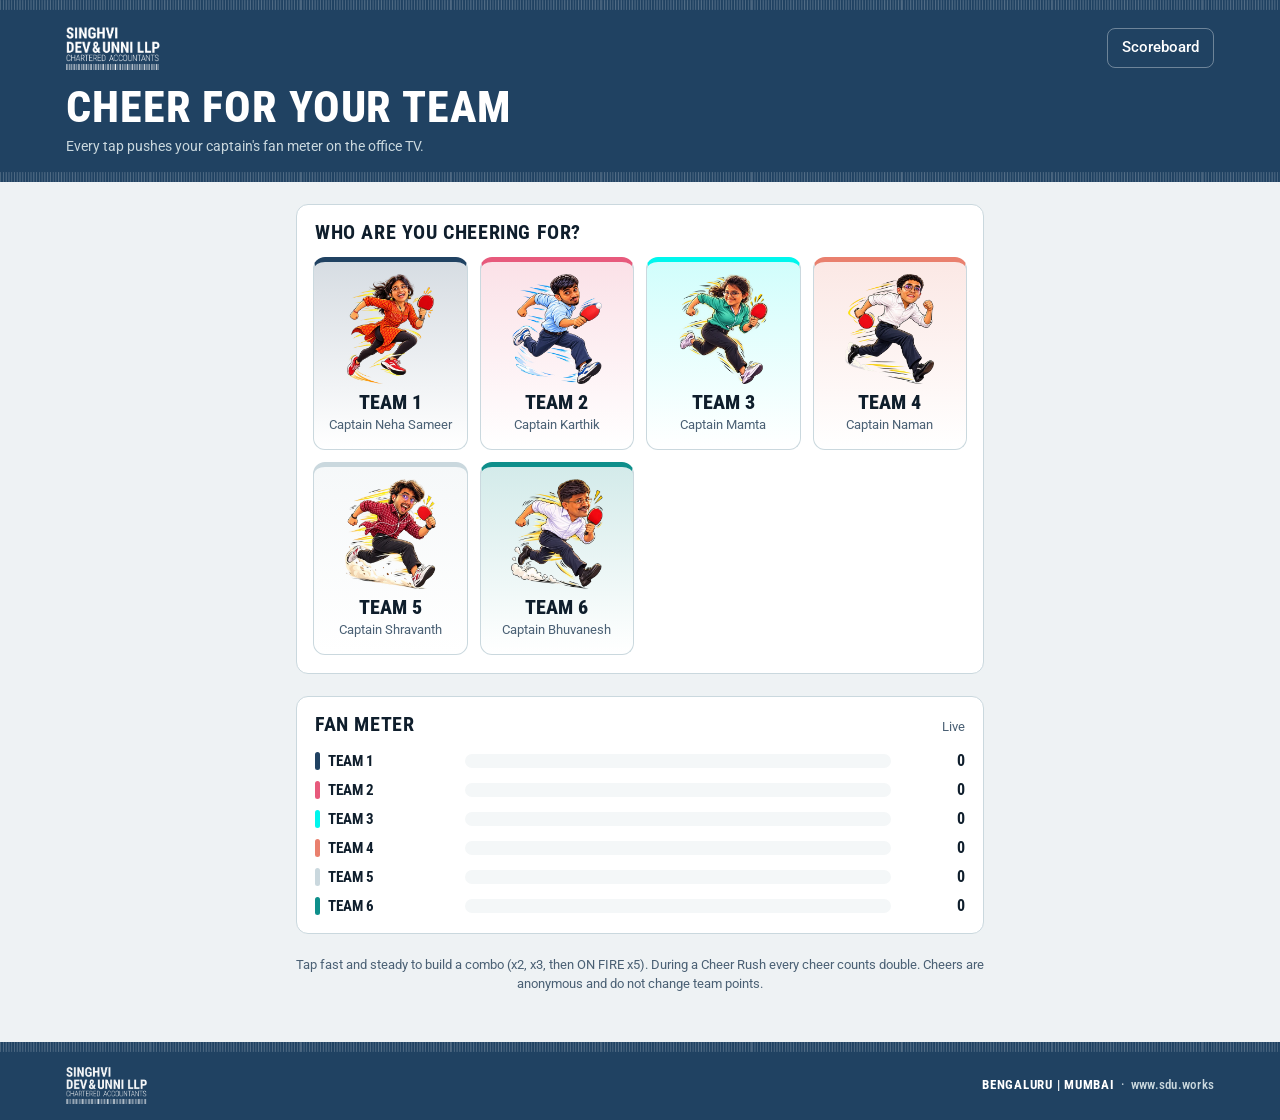
==== commit 561f8d09: "Cheer game: combos, fan levels, Cheer Rush and milestone/overtake alerts on the TV Co-Authored-By: C" ====
--- a/cheer.html
+++ b/cheer.html
@@ -24,6 +24,7 @@
 </header>
 
 <main class="wrap cheer">
+  <div class="rush" id="rush" role="status" hidden></div>
   <section class="card" id="pick" hidden>
     <div class="head"><h2>Who are you cheering for?</h2></div>
     <div class="picks" id="picks"></div>
@@ -31,8 +32,10 @@
 
   <section class="card go" id="go" hidden>
     <div class="go-head"><span id="myTeam"></span><button type="button" class="linkbtn" id="change">Change team</button></div>
+    <div class="lvl" id="lvl"><span class="lvl-name" id="lvlName">New fan</span><span class="lvl-bar"><b id="lvlBar"></b></span><span class="lvl-next" id="lvlNext"></span></div>
     <button type="button" class="cheer-btn" id="cheerBtn" aria-describedby="mineTxt">
       <img id="cheerImg" alt="">
+      <span class="combo" id="combo"><b id="comboTxt">Tap fast for a combo</b><i><em id="comboBar"></em></i></span>
       <span class="cb-label">Tap to cheer</span>
     </button>
     <p class="mine" id="mineTxt" aria-live="polite"><span>You: <b id="mine">0</b></span><span>Team total: <b id="teamTotal">0</b></span></p>
@@ -43,7 +46,7 @@
     <div class="meter" id="meter"></div>
   </section>
 
-  <p class="note" id="note">Cheers are anonymous and do not change team points. The loudest fans get a shout-out at the finals.</p>
+  <p class="note" id="note">Tap fast and steady to build a combo (x2, x3, then ON FIRE x5). During a Cheer Rush every cheer counts double. Cheers are anonymous and do not change team points.</p>
 </main>
 
 <footer class="sdufoot">
@@ -54,6 +57,7 @@
   </div>
 </footer>
 <div class="fx" id="fx" aria-hidden="true"></div>
+<div class="levelup" id="levelUp" role="status" hidden><span>Level up</span><b id="levelUpName"></b><em id="levelUpNext"></em></div>
 <script src="assets/cheerdb.js" defer></script>
 <script src="assets/cheer.js" defer></script>
 </body>
--- a/assets/styles.css
+++ b/assets/styles.css
@@ -220,7 +220,7 @@
 @keyframes spin{to{transform:rotate(360deg)}}
 .cel-card{position:relative;display:grid;justify-items:center;gap:12px;color:#fff;padding:40px 70px 44px;border-radius:22px;background:rgba(19,42,64,.72);border:2px solid var(--wc,#00F6ED);box-shadow:0 0 0 6px color-mix(in srgb,var(--wc,#00F6ED) 18%,transparent),0 30px 80px rgba(0,0,0,.45);text-align:center;max-width:min(92vw,1200px);animation:glow 2.6s ease-in-out infinite alternate}
 @keyframes glow{to{box-shadow:0 0 0 14px color-mix(in srgb,var(--wc,#00F6ED) 8%,transparent),0 0 60px color-mix(in srgb,var(--wc,#00F6ED) 45%,transparent),0 30px 80px rgba(0,0,0,.45)}}
-.cel-kick{font:800 20px var(--f-display);letter-spacing:.3em;text-transform:uppercase;color:#0F1E2C;background:var(--wc,#00F6ED);padding:6px 16px;border-radius:99px}
+.cel-kick{font:800 20px var(--f-display);letter-spacing:.3em;text-transform:uppercase;color:var(--wcf,#0F1E2C);background:var(--wc,#00F6ED);padding:6px 16px;border-radius:99px}
 .cel-tag{font:700 22px var(--f-display);letter-spacing:.12em;text-transform:uppercase;color:var(--sky)}
 .cel-trophy{width:96px;height:96px;fill:none;stroke:#E9806E;stroke-width:3;stroke-linecap:round;stroke-linejoin:round;stroke-dasharray:240;stroke-dashoffset:240;animation:draw 1.6s ease-out .2s forwards;filter:drop-shadow(0 0 12px rgba(233,128,110,.6))}
 @keyframes draw{to{stroke-dashoffset:0}}
@@ -245,7 +245,7 @@
 .cel-sets{display:flex;gap:10px;justify-content:center;min-height:38px}
 .cel-sets .set{font:700 24px var(--f-display);padding:4px 12px;border-radius:8px;background:rgba(255,255,255,.08);color:var(--sky);opacity:0;transform:translateY(14px) scale(.9);transition:opacity .35s,transform .45s cubic-bezier(.2,1.5,.4,1)}
 .cel-sets .set.in{opacity:1;transform:none}
-.cel-sets .set.w{color:#0F1E2C;background:var(--wc,#00F6ED)}
+.cel-sets .set.w{color:var(--wcf,#0F1E2C);background:var(--wc,#00F6ED)}
 .celebrate .cel-vs,.celebrate .cel-team{opacity:0;transform:translateY(16px);transition:opacity .5s ease .35s,transform .6s cubic-bezier(.2,1.3,.4,1) .35s}
 .celebrate.slammed .cel-vs,.celebrate.slammed .cel-team{opacity:1;transform:none}
 .celebrate.slammed .cel-team{transition-delay:.7s}
@@ -372,8 +372,8 @@
 .rtag{position:absolute;left:100%;bottom:calc(var(--lh) * .32);white-space:nowrap;font:500 13px var(--f-display);color:var(--muted);padding:2px 8px;border-radius:99px;background:var(--surface);border:1px solid var(--rule)}
 .rtag b{font-size:16px;color:var(--fg)}
 .runner.back .rtag{left:auto;right:100%}
-.lane.lead .rtag{background:var(--tc);border-color:var(--tc);color:#0F1E2C}
-.lane.lead .rtag b{color:#0F1E2C}
+.lane.lead .rtag{background:var(--tc);border-color:var(--tc);color:var(--tcf,#0F1E2C)}
+.lane.lead .rtag b{color:var(--tcf,#0F1E2C)}
 .lane.scale{height:22px;align-items:start}
 .lane.scale .track{background:none;border:0}
 .lane.scale .track::after,.lane.scale .track::before{display:none}
@@ -423,4 +423,22 @@
 .runner.cheered img{animation:stride .38s ease-in-out infinite alternate,cheered .5s ease-out}
 @keyframes cheered{40%{filter:drop-shadow(0 0 16px var(--tc)) brightness(1.15)}}
 @media (max-width:700px){.race.cheers-on{--lh:54px}.race.cheers-on .lfans{display:none}.cheerlink{font-size:12px;padding:8px 12px}}
-@media (prefers-reduced-motion:reduce){.live i{animation:none}.progress b{transition:none}.tvbar b{display:none}.tie.champ::after,main.enter,.celebrate.show .cel-card,.list li.fresh,.cel-rays,.cel-card,.leadtag::after,.mv.up,.tie.done .p.won{animation:none}.cel-name span{opacity:1;transform:none;animation:none}.cel-trophy{stroke-dashoffset:0;animation:none}.celebrate .cel-vs,.celebrate .cel-team,.cel-sets .set{opacity:1;transform:none;transition:none}.celebrate.slammed::before,.celebrate.slammed .cel-score::after{animation:none}.celebrate.show .cel-art,.celebrate.slammed .cel-art{animation:none}.cel-art img,.cel-art figcaption{transition:none}.celebrate.slammed .cel-art img{transform:none}.runner{transition:none}.runner img{animation:none}}
+/* Cheer Rush banner and TV cheer alerts */
+.rushbar{position:fixed;left:50%;top:12px;z-index:26;transform:translateX(-50%);display:flex;align-items:baseline;gap:10px;padding:10px 20px;border-radius:99px;background:#132A40;color:#fff;text-decoration:none;box-shadow:0 0 0 3px #F5C451,0 10px 30px rgba(0,0,0,.35);white-space:nowrap;font-size:15px}
+.rushbar b{font:800 18px var(--f-display);letter-spacing:.1em;text-transform:uppercase;color:#F5C451}
+.rushbar i{font:800 20px var(--f-display);font-style:normal;font-variant-numeric:tabular-nums}
+.rushbar.on{background:linear-gradient(90deg,#E9806E,#F5C451);color:#0F1E2C;animation:rushpulse .6s ease-in-out infinite alternate}
+.rushbar.on b{color:#0F1E2C}
+.tv .rushbar{top:18px;padding:14px 30px;font-size:22px}
+.tv .rushbar b{font-size:30px}
+.tv .rushbar i{font-size:32px}
+@keyframes rushpulse{to{transform:translateX(-50%) scale(1.05)}}
+.rushing .lane .track{background-image:linear-gradient(90deg,rgba(245,196,81,.28),transparent 60%)}
+.calert{position:fixed;left:50%;bottom:84px;z-index:25;transform:translateX(-50%);display:flex;align-items:center;gap:14px;padding:10px 26px 10px 12px;border-radius:18px;background:#132A40;color:#fff;box-shadow:0 0 0 4px var(--tc,#00F6ED),0 18px 50px rgba(0,0,0,.45);max-width:min(90vw,980px)}
+.calert img{height:110px;width:auto;margin:-36px 0 -6px;filter:drop-shadow(0 0 12px var(--tc,#00F6ED))}
+.calert span{display:grid;gap:2px}
+.calert b{font:800 34px/1.05 var(--f-display);text-transform:uppercase;letter-spacing:.02em}
+.calert em{font-style:normal;font-size:18px;color:var(--sky)}
+.calert.show{animation:alertin 4.6s cubic-bezier(.2,1.2,.4,1) forwards}
+@keyframes alertin{0%{opacity:0;transform:translate(-50%,40px) scale(.9)}10%{opacity:1;transform:translate(-50%,0) scale(1)}88%{opacity:1;transform:translate(-50%,0)}100%{opacity:0;transform:translate(-50%,20px)}}
+@media (prefers-reduced-motion:reduce){.live i{animation:none}.progress b{transition:none}.tvbar b{display:none}.tie.champ::after,main.enter,.celebrate.show .cel-card,.list li.fresh,.cel-rays,.cel-card,.leadtag::after,.mv.up,.tie.done .p.won{animation:none}.cel-name span{opacity:1;transform:none;animation:none}.cel-trophy{stroke-dashoffset:0;animation:none}.celebrate .cel-vs,.celebrate .cel-team,.cel-sets .set{opacity:1;transform:none;transition:none}.celebrate.slammed::before,.celebrate.slammed .cel-score::after{animation:none}.celebrate.show .cel-art,.celebrate.slammed .cel-art{animation:none}.cel-art img,.cel-art figcaption{transition:none}.celebrate.slammed .cel-art img{transform:none}.runner{transition:none}.runner img{animation:none}.rushbar.on,.calert.show{animation:none}}
--- a/assets/cheer.css
+++ b/assets/cheer.css
@@ -16,7 +16,7 @@
 .linkbtn{border:0;background:none;color:var(--accent);text-decoration:underline;text-underline-offset:3px;padding:4px}
 .cheer-btn{position:relative;display:grid;justify-items:center;align-content:end;gap:8px;width:100%;min-height:min(56vh,420px);padding:18px 12px 20px;border:0;border-radius:18px;background:radial-gradient(circle at 50% 40%,color-mix(in srgb,var(--tc) 55%,#132A40) 0%,#132A40 75%);color:#fff;touch-action:manipulation;user-select:none;-webkit-user-select:none;-webkit-tap-highlight-color:transparent;box-shadow:0 10px 30px rgba(15,30,44,.25)}
 .cheer-btn img{position:absolute;inset:14px 14px 70px;width:calc(100% - 28px);height:calc(100% - 84px);object-fit:contain;filter:drop-shadow(0 0 14px color-mix(in srgb,var(--tc) 70%,transparent));pointer-events:none}
-.cb-label{position:relative;font:800 clamp(26px,7vw,40px) var(--f-display);letter-spacing:.08em;text-transform:uppercase;background:var(--tc);color:#0F1E2C;padding:8px 22px;border-radius:99px}
+.cb-label{position:relative;font:800 clamp(26px,7vw,40px) var(--f-display);letter-spacing:.08em;text-transform:uppercase;background:var(--tc);color:var(--tcf,#0F1E2C);padding:8px 22px;border-radius:99px}
 .cheer-btn.hit{animation:hit .18s ease-out}
 .cheer-btn.hit img{animation:hitimg .25s ease-out}
 @keyframes hit{50%{transform:scale(.97)}}
@@ -31,9 +31,43 @@
 .mbar b{display:block;height:100%;border-radius:99px;background:var(--tc);transition:width .6s ease}
 .mnum{text-align:right;font:700 16px var(--f-display);font-variant-numeric:tabular-nums}
 .mrow.me .mname{color:var(--accent)}
-.loud{font:700 10px var(--f-display);font-style:normal;letter-spacing:.1em;padding:2px 6px;border-radius:99px;background:var(--tc);color:#0F1E2C}
+.loud{font:700 10px var(--f-display);font-style:normal;letter-spacing:.1em;padding:2px 6px;border-radius:99px;background:var(--tc);color:var(--tcf,#0F1E2C)}
 .note{margin:0;text-align:center;color:var(--muted);font-size:13px}
 .fx{position:fixed;inset:0;pointer-events:none;z-index:30;overflow:hidden}
 .fx span{position:absolute;font-size:26px;transform:translate(-50%,-50%);animation:fly .9s ease-out forwards}
 @keyframes fly{to{transform:translate(calc(-50% + var(--dx)),calc(-50% + var(--dy))) rotate(var(--r)) scale(1.3);opacity:0}}
 @media (prefers-reduced-motion:reduce){.cheer-btn.hit,.cheer-btn.hit img{animation:none}.mbar b{transition:none}}
+/* Game layer: levels, combos, Cheer Rush, level-up */
+.lvl{display:grid;grid-template-columns:auto minmax(0,1fr) auto;align-items:center;gap:10px;font-size:13px;color:var(--muted)}
+.lvl-name{font:800 14px var(--f-display);letter-spacing:.08em;text-transform:uppercase;color:var(--tcf,#0F1E2C);background:var(--tc);padding:3px 10px;border-radius:99px}
+.lvl[data-level="0"] .lvl-name{background:var(--tag-bg);color:var(--tag-fg)}
+.lvl[data-level="4"] .lvl-name{background:linear-gradient(90deg,#E9806E,#F5C451,#00F6ED);box-shadow:0 0 12px rgba(245,196,81,.6)}
+.lvl-bar{height:8px;border-radius:99px;background:var(--zebra);overflow:hidden}
+.lvl-bar b{display:block;height:100%;background:var(--tc);border-radius:99px;transition:width .3s ease}
+.lvl-next{white-space:nowrap}
+.combo{position:absolute;top:14px;left:50%;transform:translateX(-50%);display:grid;gap:5px;justify-items:center;width:min(80%,280px);pointer-events:none}
+.combo b{font:800 15px var(--f-display);letter-spacing:.12em;text-transform:uppercase;color:rgba(255,255,255,.75);padding:3px 12px;border-radius:99px;background:rgba(15,30,44,.55);white-space:nowrap}
+.combo i{display:block;width:100%;height:6px;border-radius:99px;background:rgba(255,255,255,.18);overflow:hidden}
+.combo em{display:block;height:100%;width:0;background:var(--tc);border-radius:99px;transition:width .15s linear}
+.combo[data-mult="2"] b{color:var(--tcf,#0F1E2C);background:var(--tc);font-size:18px}
+.combo[data-mult="3"] b{color:#0F1E2C;background:#F5C451;font-size:21px;animation:cpulse .5s ease-in-out infinite alternate}
+.combo[data-mult="5"] b{color:#fff;background:linear-gradient(90deg,#E75A7C,#E9806E,#F5C451);font-size:24px;animation:cpulse .3s ease-in-out infinite alternate;box-shadow:0 0 18px rgba(233,128,110,.8)}
+.combo[data-mult="5"] em{background:linear-gradient(90deg,#E75A7C,#F5C451)}
+@keyframes cpulse{to{transform:scale(1.08)}}
+.cheer-btn.fire{box-shadow:0 0 0 4px #E9806E,0 0 40px 6px rgba(233,128,110,.75)}
+.cheer-btn.fire img{filter:drop-shadow(0 0 22px #F5C451) saturate(1.2)}
+.fx .plus{font:800 30px var(--f-display);color:#F5C451;text-shadow:0 2px 6px rgba(0,0,0,.4);animation:plus .8s ease-out forwards}
+@keyframes plus{to{transform:translate(-50%,-160%) scale(1.3);opacity:0}}
+.rush{display:flex;flex-wrap:wrap;gap:4px 8px;justify-content:center;align-items:baseline;text-align:center;padding:12px 16px;border-radius:12px;background:var(--tag-bg);color:var(--fg);font-size:15px}
+.rush b{font:800 18px var(--f-display);letter-spacing:.08em;text-transform:uppercase}
+.rush span{font:800 18px var(--f-display);font-variant-numeric:tabular-nums}
+.rush.on{background:linear-gradient(90deg,#E9806E,#F5C451);color:#0F1E2C;box-shadow:0 6px 20px rgba(245,196,81,.45);animation:cpulse .6s ease-in-out infinite alternate}
+body.rushing .cheer-btn{box-shadow:0 0 0 4px #F5C451,0 10px 30px rgba(15,30,44,.25)}
+body.rushing .cb-label{background:#F5C451;color:#0F1E2C}
+.levelup{position:fixed;left:50%;top:38%;z-index:40;transform:translate(-50%,-50%);display:grid;justify-items:center;gap:4px;padding:22px 34px;border-radius:18px;background:#132A40;color:#fff;box-shadow:0 0 0 4px #F5C451,0 20px 60px rgba(0,0,0,.45);text-align:center;pointer-events:none}
+.levelup span{font:700 14px var(--f-display);letter-spacing:.3em;text-transform:uppercase;color:#F5C451}
+.levelup b{font:800 40px var(--f-display);text-transform:uppercase;letter-spacing:.04em}
+.levelup em{font-style:normal;font-size:14px;color:var(--sky)}
+.levelup.show{animation:lvlpop 2.6s ease forwards}
+@keyframes lvlpop{0%{opacity:0;transform:translate(-50%,-50%) scale(.6)}12%{opacity:1;transform:translate(-50%,-50%) scale(1.08)}20%{transform:translate(-50%,-50%) scale(1)}85%{opacity:1}100%{opacity:0}}
+@media (prefers-reduced-motion:reduce){.combo b,.rush.on,.levelup.show{animation:none}}
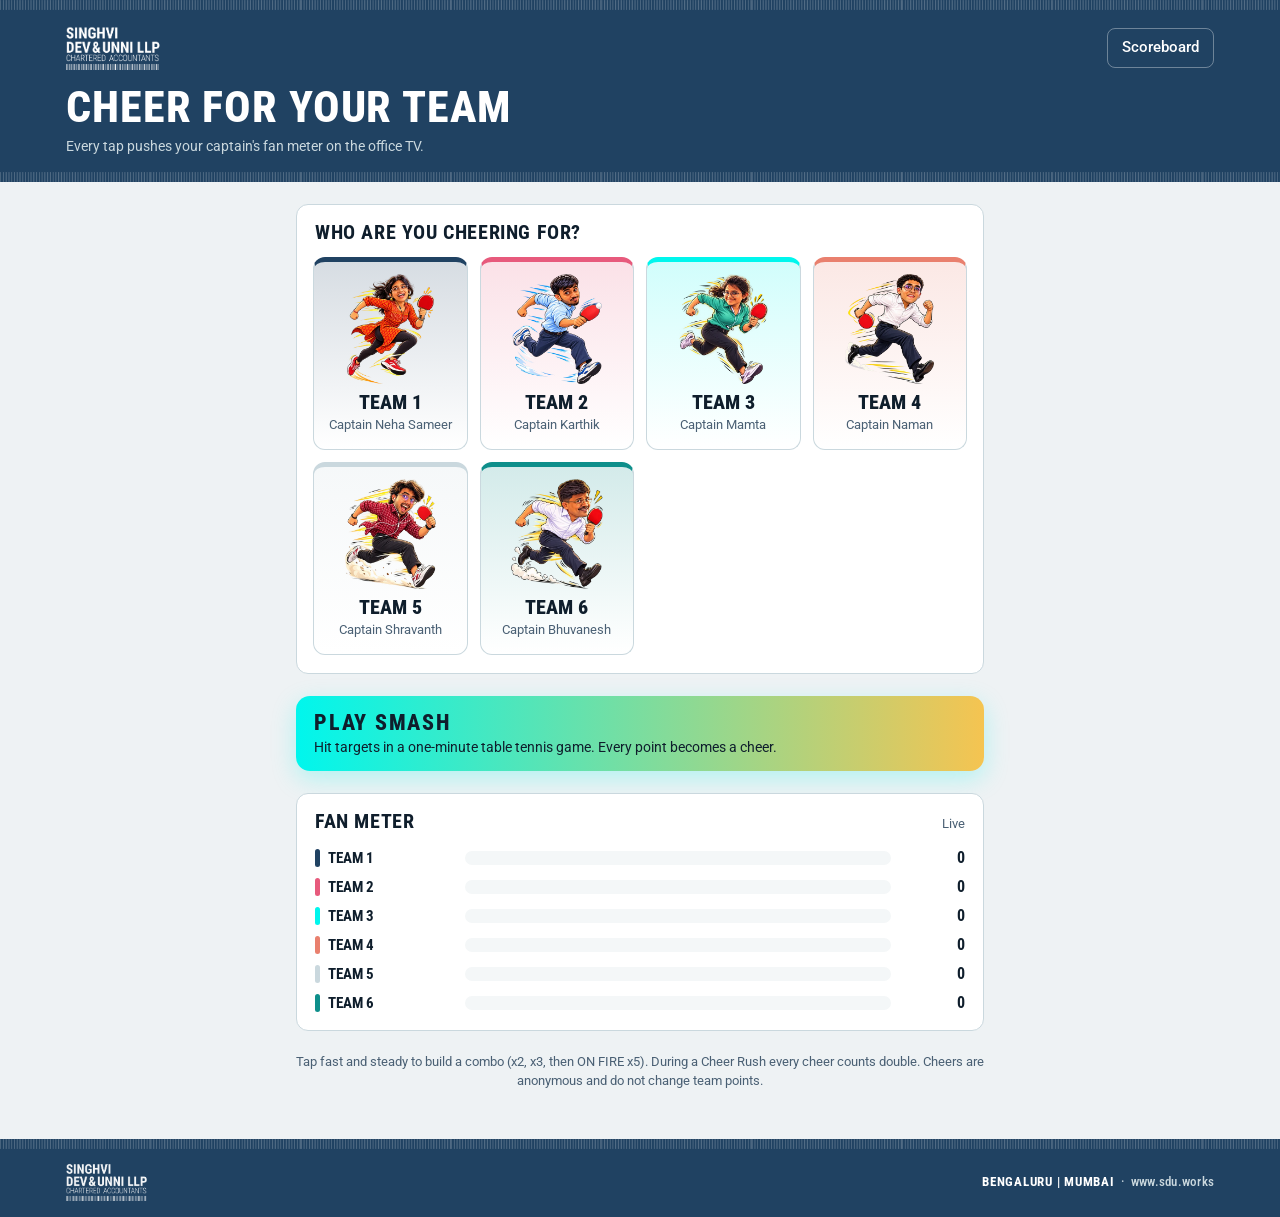
==== commit 7ffda68f: "Smash: one-minute table tennis game where target hits become team cheers Co-Authored-By: Claude Opus" ====
--- a/cheer.html
+++ b/cheer.html
@@ -41,6 +41,8 @@
     <p class="mine" id="mineTxt" aria-live="polite"><span>You: <b id="mine">0</b></span><span>Team total: <b id="teamTotal">0</b></span></p>
   </section>
 
+  <a class="smash-cta" href="game.html"><b>Play Smash</b><span>Hit targets in a one-minute table tennis game. Every point becomes a cheer.</span></a>
+
   <section class="card">
     <div class="head"><h2>Fan meter</h2><span class="sub" id="meterSub">Live</span></div>
     <div class="meter" id="meter"></div>
--- a/assets/styles.css
+++ b/assets/styles.css
@@ -396,6 +396,9 @@
 .tv[data-slide="race"] .lane.scale{height:28px}
 /* Fan cheers on the race */
 .rhead{display:grid;gap:4px}
+.cheerlinks{display:flex;flex-wrap:wrap;gap:8px;align-self:center}
+.cheerlinks[hidden]{display:none}
+.cheerlink.alt{background:linear-gradient(90deg,#00F6ED,#F5C451);color:#0F1E2C}
 .cheerlink{align-self:center;text-decoration:none;font:700 14px var(--f-display);letter-spacing:.06em;text-transform:uppercase;padding:9px 16px;border-radius:99px;background:var(--accent);color:var(--on-accent)}
 .cheerqr{align-items:center;gap:14px;max-width:360px}
 .cheerqr #qrSvg{flex:none;background:#fff;border-radius:10px;padding:4px;line-height:0}
--- a/assets/cheer.css
+++ b/assets/cheer.css
@@ -71,3 +71,6 @@
 .levelup.show{animation:lvlpop 2.6s ease forwards}
 @keyframes lvlpop{0%{opacity:0;transform:translate(-50%,-50%) scale(.6)}12%{opacity:1;transform:translate(-50%,-50%) scale(1.08)}20%{transform:translate(-50%,-50%) scale(1)}85%{opacity:1}100%{opacity:0}}
 @media (prefers-reduced-motion:reduce){.combo b,.rush.on,.levelup.show{animation:none}}
+.smash-cta{display:grid;gap:2px;padding:14px 18px;border-radius:14px;text-decoration:none;color:#0F1E2C;background:linear-gradient(90deg,#00F6ED,#F5C451);box-shadow:0 8px 24px rgba(0,246,237,.25)}
+.smash-cta b{font:800 22px var(--f-display);letter-spacing:.08em;text-transform:uppercase}
+.smash-cta span{font-size:14px}
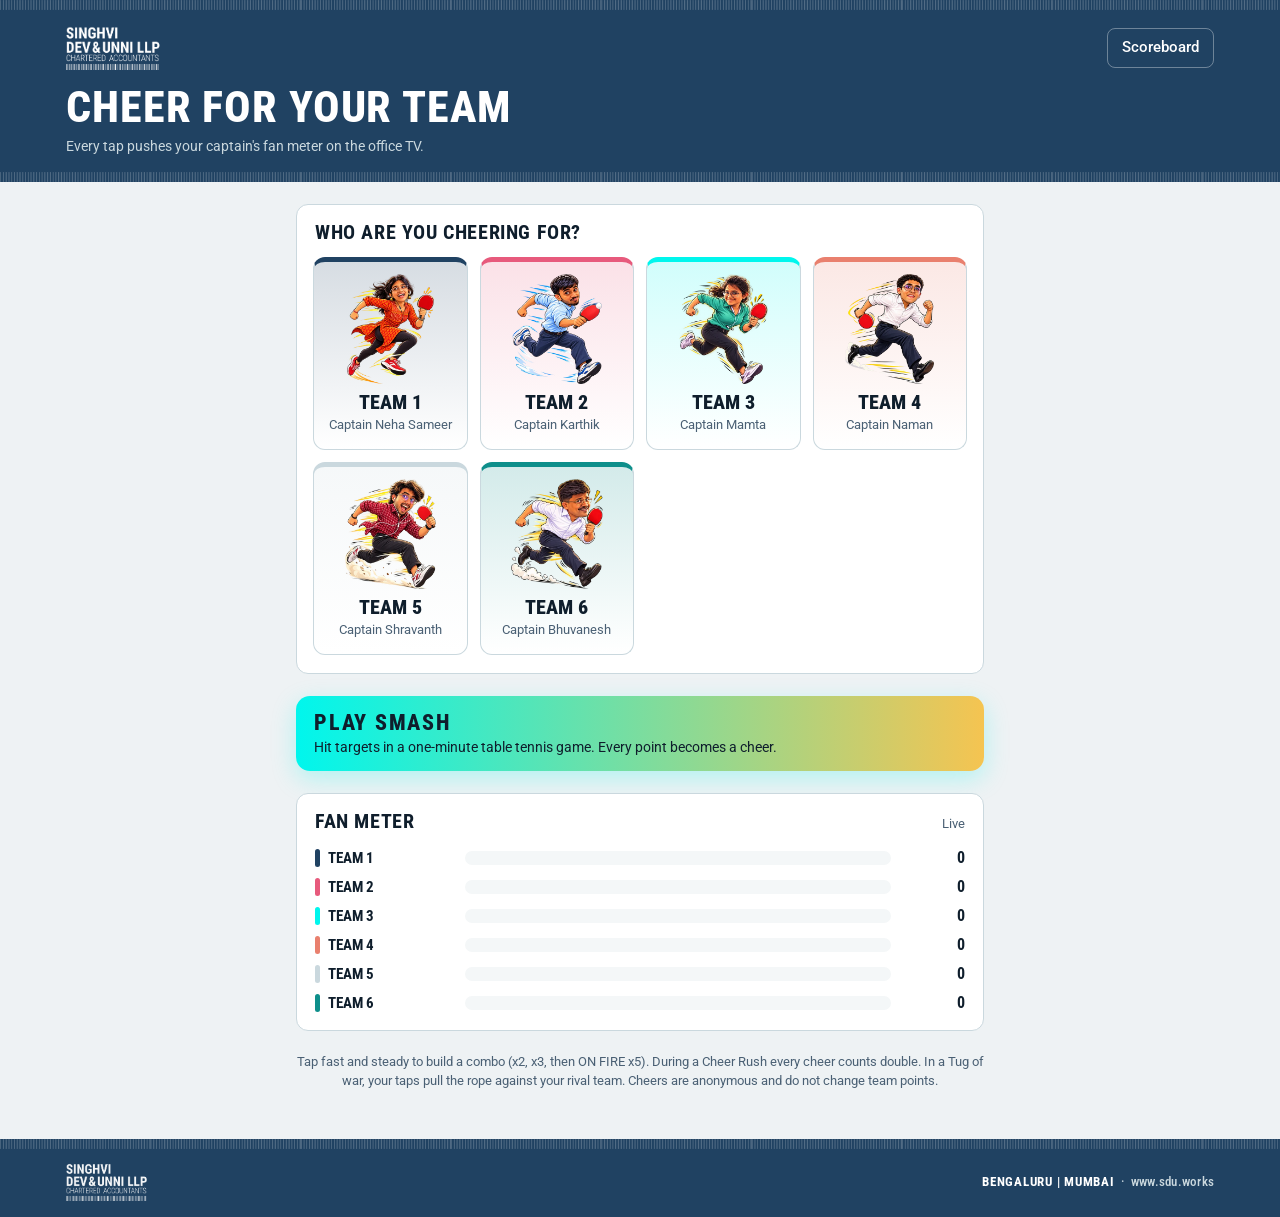
==== commit 5bf6b1ae: "Tug of war: all six teams pull at once in three pairs Scheduled pulls (tug_of_war in config). Taps o" ====
--- a/cheer.html
+++ b/cheer.html
@@ -33,10 +33,15 @@
   <section class="card go" id="go" hidden>
     <div class="go-head"><span id="myTeam"></span><button type="button" class="linkbtn" id="change">Change team</button></div>
     <div class="lvl" id="lvl"><span class="lvl-name" id="lvlName">New fan</span><span class="lvl-bar"><b id="lvlBar"></b></span><span class="lvl-next" id="lvlNext"></span></div>
+    <div class="tug" id="tugBox" role="status" hidden>
+      <div class="tug-head"><b id="tugTitle">Tug of war</b><span id="tugClock"></span></div>
+      <div class="rope"><span class="rside" id="tugMe"></span><span class="rtrack"><i class="rmid"></i><b class="rknot" id="tugKnot"></b></span><span class="rside them" id="tugThem"></span></div>
+      <p class="tug-note" id="tugNote"></p>
+    </div>
     <button type="button" class="cheer-btn" id="cheerBtn" aria-describedby="mineTxt">
       <img id="cheerImg" alt="">
       <span class="combo" id="combo"><b id="comboTxt">Tap fast for a combo</b><i><em id="comboBar"></em></i></span>
-      <span class="cb-label">Tap to cheer</span>
+      <span class="cb-label" id="cbLabel">Tap to cheer</span>
     </button>
     <p class="mine" id="mineTxt" aria-live="polite"><span>You: <b id="mine">0</b></span><span>Team total: <b id="teamTotal">0</b></span></p>
   </section>
@@ -48,7 +53,7 @@
     <div class="meter" id="meter"></div>
   </section>
 
-  <p class="note" id="note">Tap fast and steady to build a combo (x2, x3, then ON FIRE x5). During a Cheer Rush every cheer counts double. Cheers are anonymous and do not change team points.</p>
+  <p class="note" id="note">Tap fast and steady to build a combo (x2, x3, then ON FIRE x5). During a Cheer Rush every cheer counts double. In a Tug of war, your taps pull the rope against your rival team. Cheers are anonymous and do not change team points.</p>
 </main>
 
 <footer class="sdufoot">
--- a/assets/styles.css
+++ b/assets/styles.css
@@ -400,15 +400,7 @@
 .cheerlinks[hidden]{display:none}
 .cheerlink.alt{background:linear-gradient(90deg,#00F6ED,#F5C451);color:#0F1E2C}
 .cheerlink{align-self:center;text-decoration:none;font:700 14px var(--f-display);letter-spacing:.06em;text-transform:uppercase;padding:9px 16px;border-radius:99px;background:var(--accent);color:var(--on-accent)}
-.cheerqr{align-items:center;gap:14px;max-width:360px}
-.cheerqr #qrSvg{flex:none;background:#fff;border-radius:10px;padding:4px;line-height:0}
-.cheerqr #qrSvg svg{width:100%;height:auto}
-.cheerqr span{font-size:15px;color:var(--muted);line-height:1.3}
-.cheerqr b{display:block;font:800 22px var(--f-display);text-transform:uppercase;color:var(--fg);letter-spacing:.03em}
-.cheerqr{display:none}
-.tv[data-slide="race"] .cheerqr:not([hidden]){display:flex}
 .tv[data-slide="race"] #raceCard .head{align-items:center}
-.tv[data-slide="race"] .cheerqr #qrSvg{width:128px}
 .lfans{display:none}
 .race.cheers-on{--lh:84px}
 .tv[data-slide="race"] .race.cheers-on{--lh:118px}
@@ -445,3 +437,44 @@
 .calert.show{animation:alertin 4.6s cubic-bezier(.2,1.2,.4,1) forwards}
 @keyframes alertin{0%{opacity:0;transform:translate(-50%,40px) scale(.9)}10%{opacity:1;transform:translate(-50%,0) scale(1)}88%{opacity:1;transform:translate(-50%,0)}100%{opacity:0;transform:translate(-50%,20px)}}
 @media (prefers-reduced-motion:reduce){.live i{animation:none}.progress b{transition:none}.tvbar b{display:none}.tie.champ::after,main.enter,.celebrate.show .cel-card,.list li.fresh,.cel-rays,.cel-card,.leadtag::after,.mv.up,.tie.done .p.won{animation:none}.cel-name span{opacity:1;transform:none;animation:none}.cel-trophy{stroke-dashoffset:0;animation:none}.celebrate .cel-vs,.celebrate .cel-team,.cel-sets .set{opacity:1;transform:none;transition:none}.celebrate.slammed::before,.celebrate.slammed .cel-score::after{animation:none}.celebrate.show .cel-art,.celebrate.slammed .cel-art{animation:none}.cel-art img,.cel-art figcaption{transition:none}.celebrate.slammed .cel-art img{transform:none}.runner{transition:none}.runner img{animation:none}.rushbar.on,.calert.show{animation:none}}
+/* TV: QR dock, top right on every slide (celebrations included), so anyone walking past can scan and cheer */
+.qrdock{display:none}
+.tv .qrdock:not([hidden]){display:flex;position:fixed;top:8px;right:28px;z-index:22;width:330px;align-items:center;gap:14px;padding:7px 16px 7px 7px;border-radius:14px;background:#132A40;color:#fff;text-decoration:none;box-shadow:0 0 0 3px var(--neon),0 10px 30px rgba(0,0,0,.35)}
+.qrbox{flex:none;width:106px;height:106px;padding:5px;border-radius:9px;background:#fff;line-height:0}
+.qrbox svg{width:100%;height:100%}
+.qrtxt{display:grid;gap:3px;line-height:1.2}
+.qrtxt b{font:800 26px var(--f-display);letter-spacing:.04em;text-transform:uppercase;color:var(--neon)}
+.qrtxt span{font-size:15px;color:#fff}
+.qrtxt em{justify-self:start;margin-top:3px;font:700 12px var(--f-display);font-style:normal;letter-spacing:.1em;text-transform:uppercase;padding:3px 9px;border-radius:99px;background:linear-gradient(90deg,#00F6ED,#F5C451);color:#0F1E2C}
+.tv.qr-on .hbtns{margin-right:350px}
+.tv.qr-on .qrdock.pulse{animation:qrpulse 1.4s ease-in-out 2}
+@keyframes qrpulse{50%{box-shadow:0 0 0 6px var(--neon),0 0 34px 6px rgba(0,246,237,.55)}}
+@media (max-height:820px){.tv .qrdock:not([hidden]){width:290px;gap:10px;padding:6px 12px 6px 6px}.qrbox{width:88px;height:88px;padding:4px}.qrtxt b{font-size:21px}.qrtxt span{font-size:13px}.tv.qr-on .hbtns{margin-right:306px}}
+@media (prefers-reduced-motion:reduce){.tv.qr-on .qrdock.pulse{animation:none}}
+/* TV: Tug of war */
+.tugcard .head{align-items:center}
+.tugcard .sub{font-size:17px}
+.tugclock{font:800 34px var(--f-display);font-variant-numeric:tabular-nums;padding:6px 18px;border-radius:12px;background:var(--tag-bg);color:var(--fg)}
+.tugclock.on{background:#F5C451;color:#0F1E2C}
+.tugs{display:grid;gap:22px;padding:12px 22px 30px}
+.trow{display:grid;grid-template-columns:minmax(0,1fr) minmax(320px,2fr) minmax(0,1fr);align-items:center;gap:18px;padding:16px 0;border-top:1px solid var(--rule)}
+.trow:first-child{border-top:0}
+.tteam{display:grid;grid-template-columns:auto minmax(0,1fr) auto;align-items:center;gap:12px;padding:8px 14px;border-radius:14px;background:color-mix(in srgb,var(--tc) 14%,var(--surface));border-left:6px solid var(--tc)}
+.tteam.b{grid-template-columns:auto minmax(0,1fr) auto;border-left:0;border-right:6px solid var(--tc)}
+.tteam.b img{order:3}.tteam.b .tname{order:2;text-align:right}.tteam.b .tcount{order:1}
+.tteam img{height:130px;width:auto;margin-block:-10px}
+.tteam.a img{transform:scaleX(-1)}
+.tname{display:grid;gap:2px;min-width:0}
+.tname b{font:800 26px var(--f-display);text-transform:uppercase;line-height:1}
+.tname small{font-size:15px;color:var(--muted)}
+.tcount{font:800 56px var(--f-display);font-variant-numeric:tabular-nums}
+.twin{display:none;justify-self:start;font:800 13px var(--f-display);font-style:normal;letter-spacing:.12em;text-transform:uppercase;padding:3px 10px;border-radius:99px;background:var(--tc);color:var(--tcf,#0F1E2C)}
+.tteam.b .twin{justify-self:end}
+.tteam.won .twin{display:block}
+.tteam.won{box-shadow:0 0 0 3px var(--tc),0 0 26px color-mix(in srgb,var(--tc) 60%,transparent)}
+.ttrack{position:relative;height:56px;border-radius:99px;background:linear-gradient(90deg,color-mix(in srgb,var(--ta) 40%,var(--zebra)),var(--zebra) 50%,color-mix(in srgb,var(--tb) 40%,var(--zebra)))}
+.ttrack::before{content:"";position:absolute;left:10px;right:10px;top:50%;height:8px;margin-top:-4px;border-radius:4px;background:repeating-linear-gradient(90deg,#d9b77a 0 9px,#a8844a 9px 13px)}
+.tmid{position:absolute;left:50%;top:4px;bottom:4px;width:3px;margin-left:-1.5px;background:var(--navy);opacity:.5}
+.tknot{position:absolute;top:50%;width:34px;height:34px;margin:-17px 0 0 -17px;border-radius:50%;background:#F5C451;box-shadow:0 0 0 4px var(--navy),0 0 18px #F5C451;transition:left .6s cubic-bezier(.3,1.4,.5,1)}
+@media (max-width:900px){.trow{grid-template-columns:1fr;gap:8px}.tteam img{height:60px}.tcount{font-size:32px}.tname b{font-size:20px}}
+@media (prefers-reduced-motion:reduce){.tknot{transition:none}}
--- a/assets/cheer.css
+++ b/assets/cheer.css
@@ -74,3 +74,25 @@
 .smash-cta{display:grid;gap:2px;padding:14px 18px;border-radius:14px;text-decoration:none;color:#0F1E2C;background:linear-gradient(90deg,#00F6ED,#F5C451);box-shadow:0 8px 24px rgba(0,246,237,.25)}
 .smash-cta b{font:800 22px var(--f-display);letter-spacing:.08em;text-transform:uppercase}
 .smash-cta span{font-size:14px}
+/* Tug of war */
+.tug{display:grid;gap:10px;padding:14px 14px 12px;border-radius:14px;background:#132A40;color:#fff}
+.tug-head{display:flex;justify-content:space-between;align-items:baseline;gap:8px}
+.tug-head b{font:800 22px var(--f-display);letter-spacing:.06em;text-transform:uppercase;color:#F5C451}
+.tug-head span{font:700 18px var(--f-display);font-variant-numeric:tabular-nums}
+.tug[data-state="on"]{box-shadow:0 0 0 3px #F5C451,0 8px 26px rgba(245,196,81,.35)}
+.tug[data-state="on"] .tug-head b{animation:cpulse .5s ease-in-out infinite alternate}
+.rope{display:grid;grid-template-columns:minmax(0,1fr) minmax(90px,1.6fr) minmax(0,1fr);align-items:center;gap:8px}
+.rside{display:flex;align-items:center;gap:6px;min-width:0}
+.rside.them{flex-direction:row-reverse;text-align:right}
+.rside .tsw{flex:none;width:5px;height:30px;border-radius:3px}
+.rside span{display:grid;min-width:0}
+.rside b{font:800 14px var(--f-display);text-transform:uppercase;white-space:nowrap;overflow:hidden;text-overflow:ellipsis}
+.rside em{font:800 22px var(--f-display);font-style:normal;font-variant-numeric:tabular-nums}
+.rtrack{position:relative;height:30px;border-radius:99px;background:linear-gradient(90deg,color-mix(in srgb,var(--ta) 45%,#132A40),#1d3a55 50%,color-mix(in srgb,var(--tb) 45%,#132A40))}
+.rtrack::before{content:"";position:absolute;left:8px;right:8px;top:50%;height:5px;margin-top:-2.5px;border-radius:3px;background:repeating-linear-gradient(90deg,#d9b77a 0 6px,#a8844a 6px 9px)}
+.rmid{position:absolute;left:50%;top:3px;bottom:3px;width:2px;margin-left:-1px;background:rgba(255,255,255,.5)}
+.rknot{position:absolute;top:50%;width:18px;height:18px;margin:-9px 0 0 -9px;border-radius:50%;background:#F5C451;box-shadow:0 0 0 3px #132A40,0 0 12px #F5C451;transition:left .35s ease-out}
+.tug-note{margin:0;font-size:14px;color:var(--sky)}
+body.tugging .cheer-btn{box-shadow:0 0 0 4px #F5C451,0 10px 30px rgba(15,30,44,.25)}
+body.tugging .cb-label{background:#F5C451;color:#0F1E2C}
+@media (prefers-reduced-motion:reduce){.tug[data-state="on"] .tug-head b{animation:none}.rknot{transition:none}}
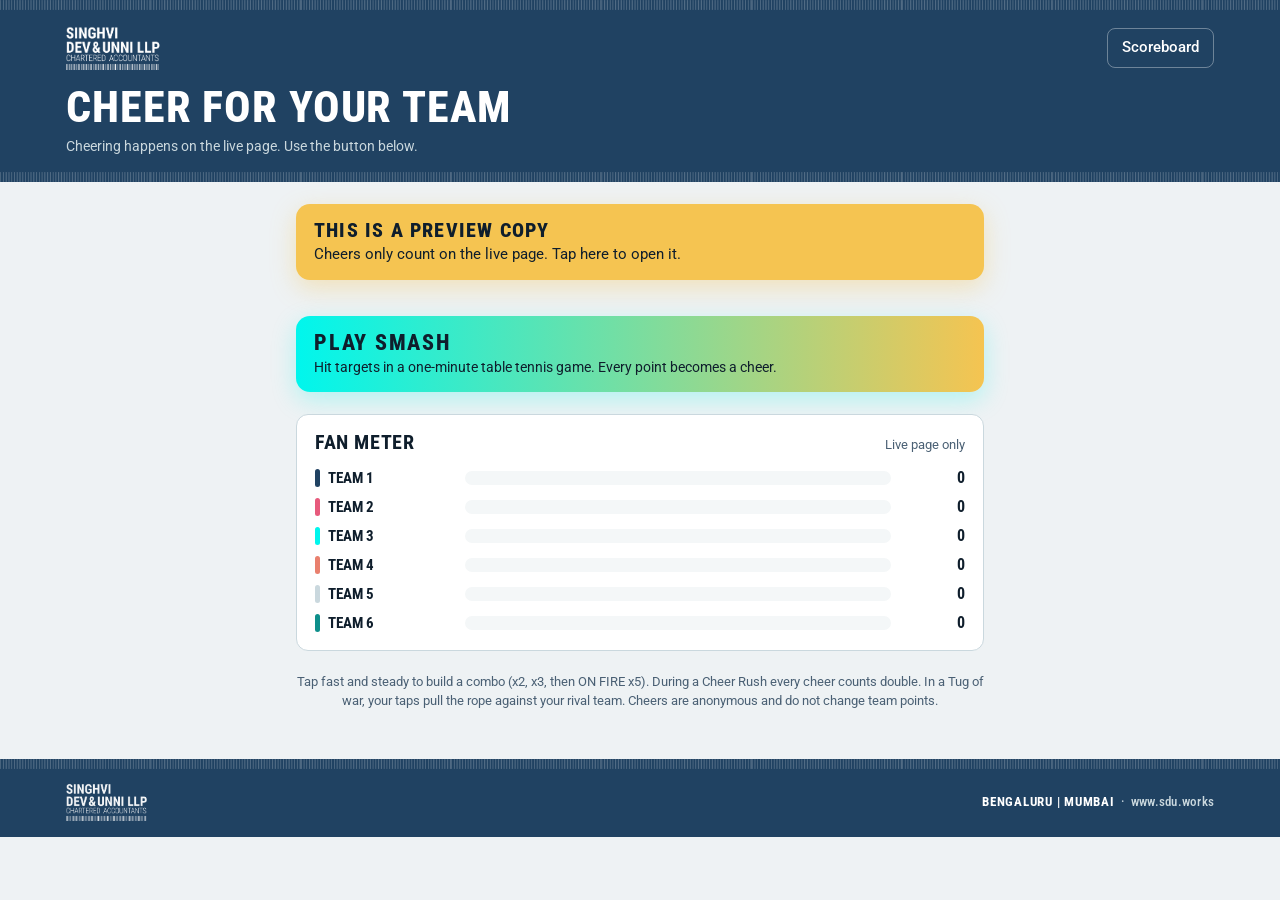
==== commit f577fc76: "Tug of war table: wins, draws, taps and points from every finished pull 2 points a win, 1 a draw. Sh" ====
--- a/cheer.html
+++ b/cheer.html
@@ -53,6 +53,11 @@
     <div class="meter" id="meter"></div>
   </section>
 
+  <section class="card" id="tugTblCard" hidden>
+    <div class="head"><h2>Tug of war table</h2><span class="sub" id="tugTblSub">2 pts a win · 1 a draw</span></div>
+    <div class="ttbl" id="tugTblRows"></div>
+  </section>
+
   <p class="note" id="note">Tap fast and steady to build a combo (x2, x3, then ON FIRE x5). During a Cheer Rush every cheer counts double. In a Tug of war, your taps pull the rope against your rival team. Cheers are anonymous and do not change team points.</p>
 </main>
 
--- a/assets/styles.css
+++ b/assets/styles.css
@@ -478,3 +478,33 @@
 .tknot{position:absolute;top:50%;width:34px;height:34px;margin:-17px 0 0 -17px;border-radius:50%;background:#F5C451;box-shadow:0 0 0 4px var(--navy),0 0 18px #F5C451;transition:left .6s cubic-bezier(.3,1.4,.5,1)}
 @media (max-width:900px){.trow{grid-template-columns:1fr;gap:8px}.tteam img{height:60px}.tcount{font-size:32px}.tname b{font-size:20px}}
 @media (prefers-reduced-motion:reduce){.tknot{transition:none}}
+.rushbar.soon{box-shadow:0 0 0 3px #00F6ED,0 10px 30px rgba(0,0,0,.35)}
+.rushbar.soon b{color:#00F6ED}
+.tv.noticebar header.band{padding-top:76px}
+.tv .rushbar{top:10px}
+@media (max-width:1500px){.tv .rushbar{padding:8px 16px;gap:8px;font-size:13px}.tv .rushbar b{font-size:22px}.tv .rushbar i{font-size:24px}.tv.noticebar header.band{padding-top:62px}}
+@media (max-width:1100px){.tv .rushbar span:last-child{display:none}}
+.livebanner{display:grid;gap:2px;margin:0 0 14px;padding:14px 18px;border-radius:14px;text-decoration:none;background:#F5C451;color:#0F1E2C;box-shadow:0 8px 24px rgba(245,196,81,.35)}
+.livebanner b{font:800 20px var(--f-display);letter-spacing:.06em;text-transform:uppercase}
+.livebanner span{font-size:15px}
+main.smash .livebanner{position:relative;z-index:5;margin:10px auto 0;max-width:520px}
+/* Tug of war table */
+#tugCard{margin-bottom:18px}
+.tugnext{align-self:center;font:700 14px var(--f-display);letter-spacing:.06em;text-transform:uppercase;padding:6px 12px;border-radius:99px;background:#F5C451;color:#0F1E2C}
+.tugnext:empty{display:none}
+.tuggrid{display:grid;grid-template-columns:minmax(0,1.6fr) minmax(0,1fr);gap:8px 24px;padding:0 0 12px}
+.tuglast{padding:0 18px}
+.tuglast .list li{grid-template-columns:minmax(0,1fr) auto minmax(0,1fr)}
+@media (max-width:820px){.tuggrid{grid-template-columns:1fr}}
+.tv #tugCard{display:none}
+.tv[data-slide="tugtable"] #tugCard{display:block;margin:0}
+.tv[data-slide="tugtable"] #topGrid,.tv[data-slide="tugtable"] #evCard{display:none}
+.tv[data-slide="tugtable"] #tugCard .head h2{font-size:30px}
+.tv[data-slide="tugtable"] #tugCard .sub{font-size:18px}
+.tv[data-slide="tugtable"] #tugTbl td{padding:14px 10px;font-size:22px}
+.tv[data-slide="tugtable"] #tugTbl td.big{font-size:30px}
+.tv[data-slide="tugtable"] #tugTbl th{font-size:14px}
+.tv[data-slide="tugtable"] #tugTbl .tname{font-size:24px}
+.tv[data-slide="tugtable"] .tuglast .list li{font-size:20px;padding-block:14px}
+.tv[data-slide="tugtable"] .tugnext{font-size:22px;padding:8px 18px}
+.list li.muted{display:block;color:var(--muted)}
--- a/assets/cheer.css
+++ b/assets/cheer.css
@@ -96,3 +96,13 @@
 body.tugging .cheer-btn{box-shadow:0 0 0 4px #F5C451,0 10px 30px rgba(15,30,44,.25)}
 body.tugging .cb-label{background:#F5C451;color:#0F1E2C}
 @media (prefers-reduced-motion:reduce){.tug[data-state="on"] .tug-head b{animation:none}.rknot{transition:none}}
+.tug[data-state="upcoming"] .rope{display:none}
+.tug[data-state="upcoming"] .tug-head b{font-size:19px}
+.tug[data-state="soon"]{box-shadow:0 0 0 3px #00F6ED}
+.ttbl{display:grid;gap:2px;padding:0 18px 16px}
+.trw{display:grid;grid-template-columns:28px minmax(0,1fr) 70px 40px;align-items:center;gap:8px;padding:8px 6px;border-radius:8px;font-variant-numeric:tabular-nums}
+.trw.th{font:700 11px var(--f-display);letter-spacing:.08em;text-transform:uppercase;color:var(--muted);padding-block:4px}
+.trw .rk{font:800 16px var(--f-display);text-align:center}
+.trw b{font:800 18px var(--f-display);text-align:right}
+.trw span:nth-child(3){text-align:center}
+.trw.me{background:var(--zebra);outline:2px solid var(--tc)}
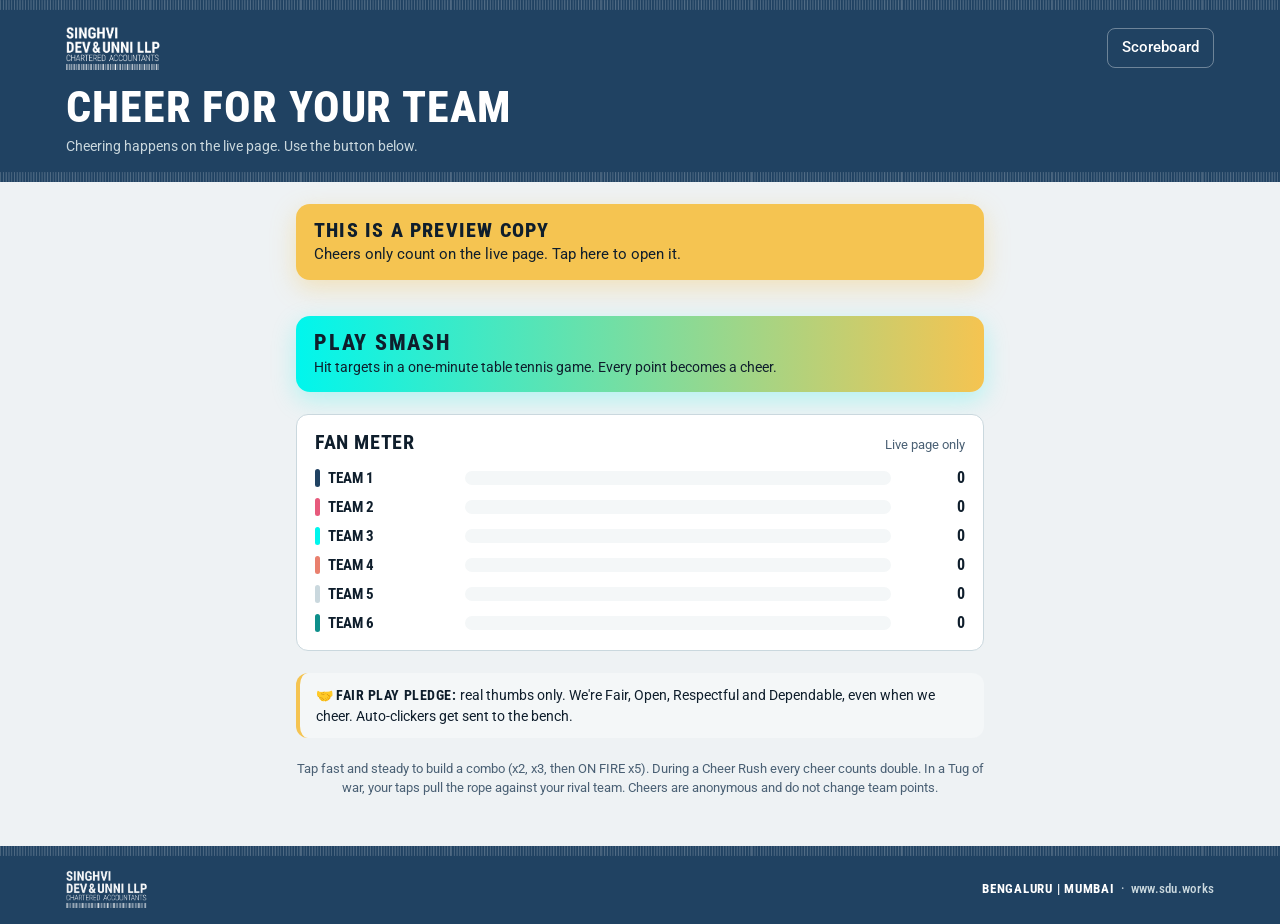
==== commit 07fcb4e5: "Fair play pledge and value-themed referee messages Cheer page shows a one-line pledge (real thumbs o" ====
--- a/cheer.html
+++ b/cheer.html
@@ -58,6 +58,7 @@
     <div class="ttbl" id="tugTblRows"></div>
   </section>
 
+  <p class="pledge">🤝 <b>Fair play pledge:</b> real thumbs only. We're Fair, Open, Respectful and Dependable, even when we cheer. Auto-clickers get sent to the bench.</p>
   <p class="note" id="note">Tap fast and steady to build a combo (x2, x3, then ON FIRE x5). During a Cheer Rush every cheer counts double. In a Tug of war, your taps pull the rope against your rival team. Cheers are anonymous and do not change team points.</p>
 </main>
 
@@ -69,6 +70,7 @@
   </div>
 </footer>
 <div class="fx" id="fx" aria-hidden="true"></div>
+<div class="bench" id="bench" role="alert" hidden><b id="benchTitle"></b><span id="benchMsg"></span><em id="benchClock"></em></div>
 <div class="levelup" id="levelUp" role="status" hidden><span>Level up</span><b id="levelUpName"></b><em id="levelUpNext"></em></div>
 <script src="assets/cheerdb.js" defer></script>
 <script src="assets/cheer.js" defer></script>
--- a/assets/styles.css
+++ b/assets/styles.css
@@ -508,3 +508,31 @@
 .tv[data-slide="tugtable"] .tuglast .list li{font-size:20px;padding-block:14px}
 .tv[data-slide="tugtable"] .tugnext{font-size:22px;padding:8px 18px}
 .list li.muted{display:block;color:var(--muted)}
+/* Match day hype cards */
+#mdCard{margin-bottom:18px}
+.tv #mdCard{display:none}
+.vsgrid{display:grid;grid-template-columns:repeat(auto-fit,minmax(min(100%,520px),1fr));gap:14px;padding:4px 18px 18px}
+.vs{display:grid;gap:10px;padding:14px 16px;border-radius:14px;background:linear-gradient(90deg,color-mix(in srgb,var(--ta) 16%,var(--surface)),var(--surface) 45%,var(--surface) 55%,color-mix(in srgb,var(--tb) 16%,var(--surface)));border:1px solid var(--rule)}
+.vs header{display:flex;flex-wrap:wrap;align-items:center;gap:6px 10px;font-size:13px;color:var(--muted)}
+.vs .hot{font:700 11px var(--f-display);font-style:normal;letter-spacing:.1em;text-transform:uppercase;padding:3px 9px;border-radius:99px;background:#F5C451;color:#0F1E2C}
+.vrow{display:grid;grid-template-columns:minmax(0,1fr) auto minmax(0,1fr);align-items:center;gap:12px}
+.vside{display:grid;gap:3px;min-width:0}
+.vside.r{text-align:right;justify-items:end}
+.vpl{font:800 22px/1.15 var(--f-display);text-transform:uppercase;color:var(--fg)}
+.vtm{display:flex;align-items:center;gap:6px;font-size:13px;color:var(--muted)}
+.vtm .tsw{width:5px;height:16px;border-radius:3px;background:var(--tc)}
+.vpts{font:700 12px var(--f-display);letter-spacing:.06em;text-transform:uppercase;color:var(--tc);filter:brightness(.8)}
+.vsx{font:800 26px var(--f-display);font-style:normal;color:#E9806E;letter-spacing:.04em}
+.stake{margin:0;padding-top:8px;border-top:1px dashed var(--rule);font-size:14px;color:var(--fg)}
+.tv[data-slide="today"] .vsgrid{grid-template-columns:repeat(2,minmax(0,1fr));gap:20px}
+.tv[data-slide="today"] .vs{padding:22px 24px;gap:14px}
+.tv[data-slide="today"] .vs header{font-size:18px}
+.tv[data-slide="today"] .vs .hot{font-size:15px;padding:4px 12px}
+.tv[data-slide="today"] .vpl{font-size:34px}
+.tv[data-slide="today"] .vtm{font-size:18px}
+.tv[data-slide="today"] .vtm .tsw{height:22px;width:6px}
+.tv[data-slide="today"] .vpts{font-size:16px}
+.tv[data-slide="today"] .vsx{font-size:44px}
+.tv[data-slide="today"] .stake{font-size:19px}
+.tv[data-slide="today"] .vs:only-child{grid-column:1/-1}
+@media (max-width:560px){.vrow{grid-template-columns:1fr;gap:6px}.vside.r{text-align:left;justify-items:start}.vsx{font-size:18px}.vpl{font-size:20px}}
--- a/assets/cheer.css
+++ b/assets/cheer.css
@@ -106,3 +106,14 @@
 .trw b{font:800 18px var(--f-display);text-align:right}
 .trw span:nth-child(3){text-align:center}
 .trw.me{background:var(--zebra);outline:2px solid var(--tc)}
+.smash-cta.pp{box-shadow:0 0 0 3px #F5C451,0 8px 28px rgba(245,196,81,.6)}
+/* Fair play referee */
+.bench{position:fixed;left:50%;top:40%;z-index:45;transform:translate(-50%,-50%);display:grid;justify-items:center;gap:6px;width:min(88vw,360px);padding:22px 22px 18px;border-radius:18px;background:#132A40;color:#fff;text-align:center;box-shadow:0 0 0 4px #E9806E,0 20px 60px rgba(0,0,0,.5);animation:benchin .35s ease-out}
+.bench b{font:800 28px var(--f-display);text-transform:uppercase;color:#F5C451;letter-spacing:.03em}
+.bench span{font-size:16px;line-height:1.35}
+.bench em{margin-top:6px;font:700 15px var(--f-display);font-style:normal;letter-spacing:.08em;text-transform:uppercase;padding:5px 12px;border-radius:99px;background:#E9806E;color:#0F1E2C}
+@keyframes benchin{from{transform:translate(-50%,-50%) scale(.7);opacity:0}}
+.cheer-btn:disabled{filter:grayscale(.8) brightness(.7)}
+@media (prefers-reduced-motion:reduce){.bench{animation:none}}
+.pledge{margin:0;padding:12px 16px;border-radius:12px;background:var(--zebra);border-left:4px solid #F5C451;font-size:14px;color:var(--fg)}
+.pledge b{font-family:var(--f-display);letter-spacing:.04em;text-transform:uppercase}
